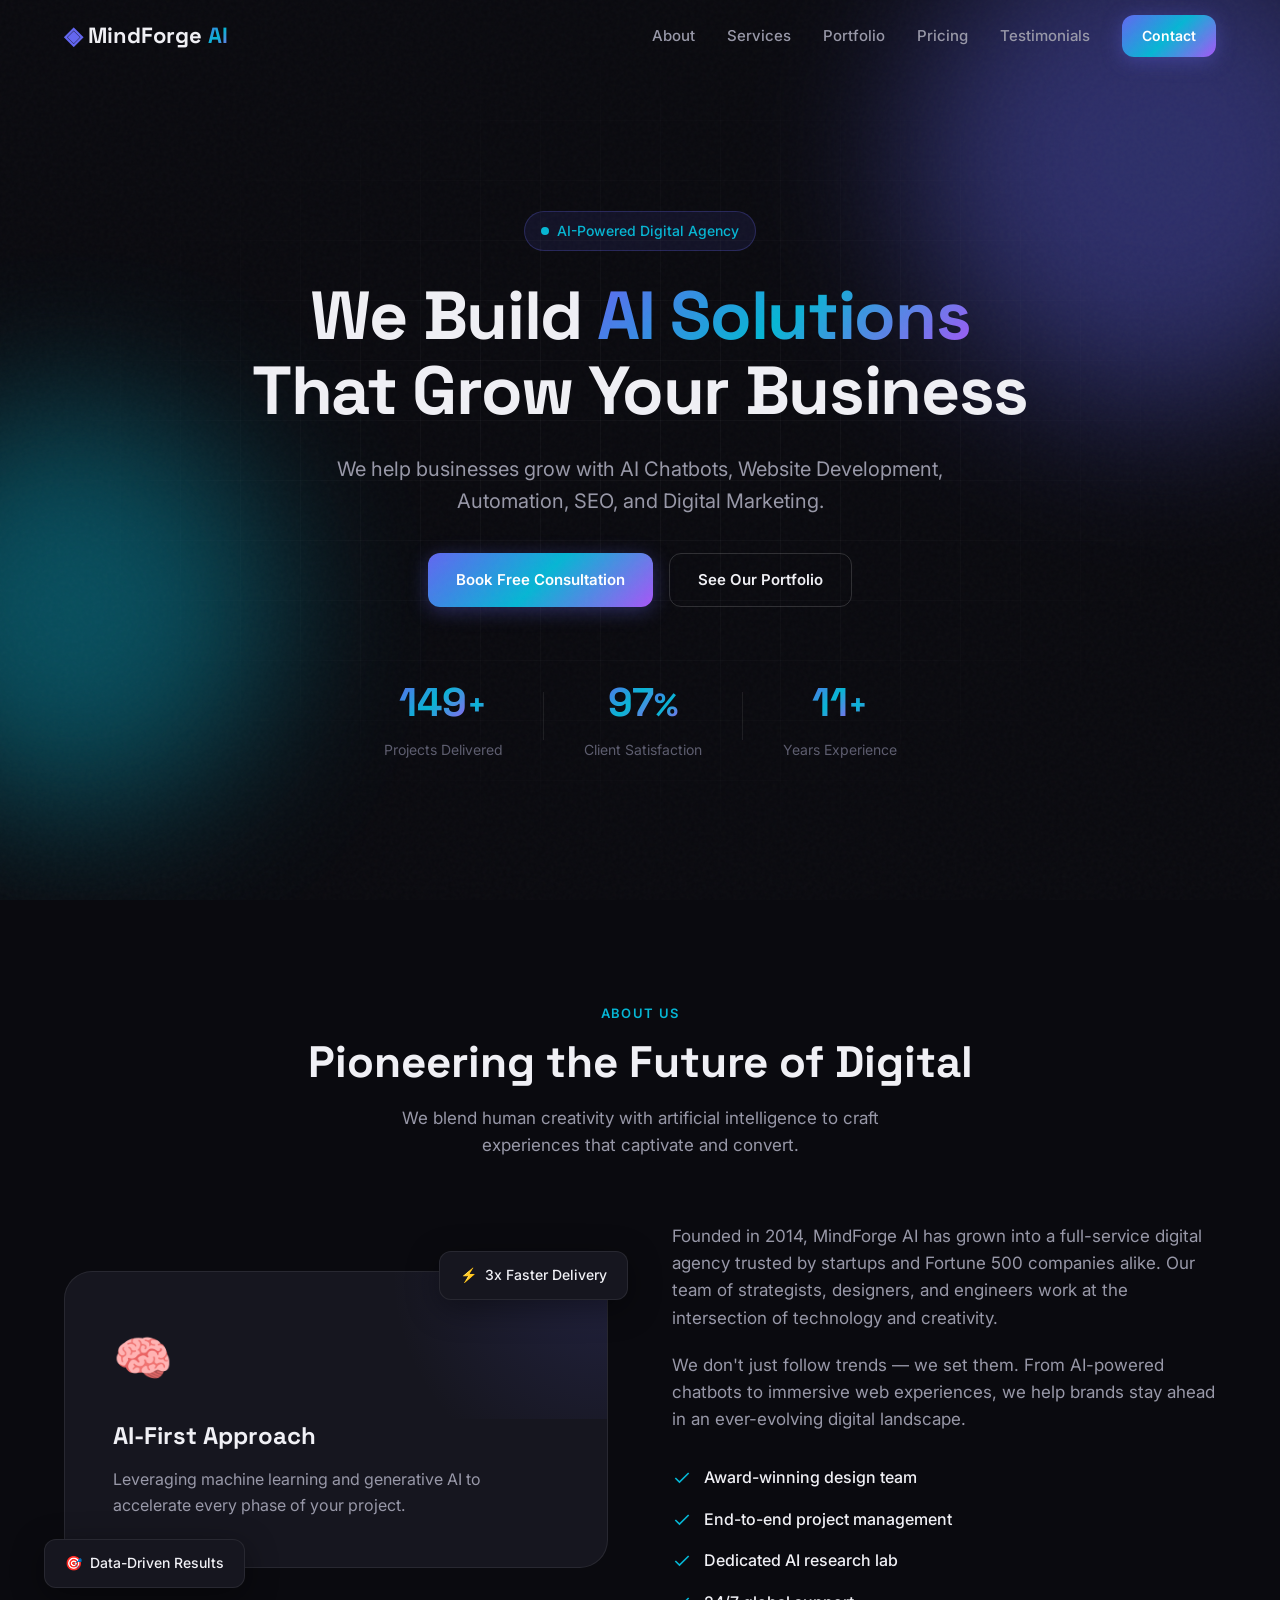
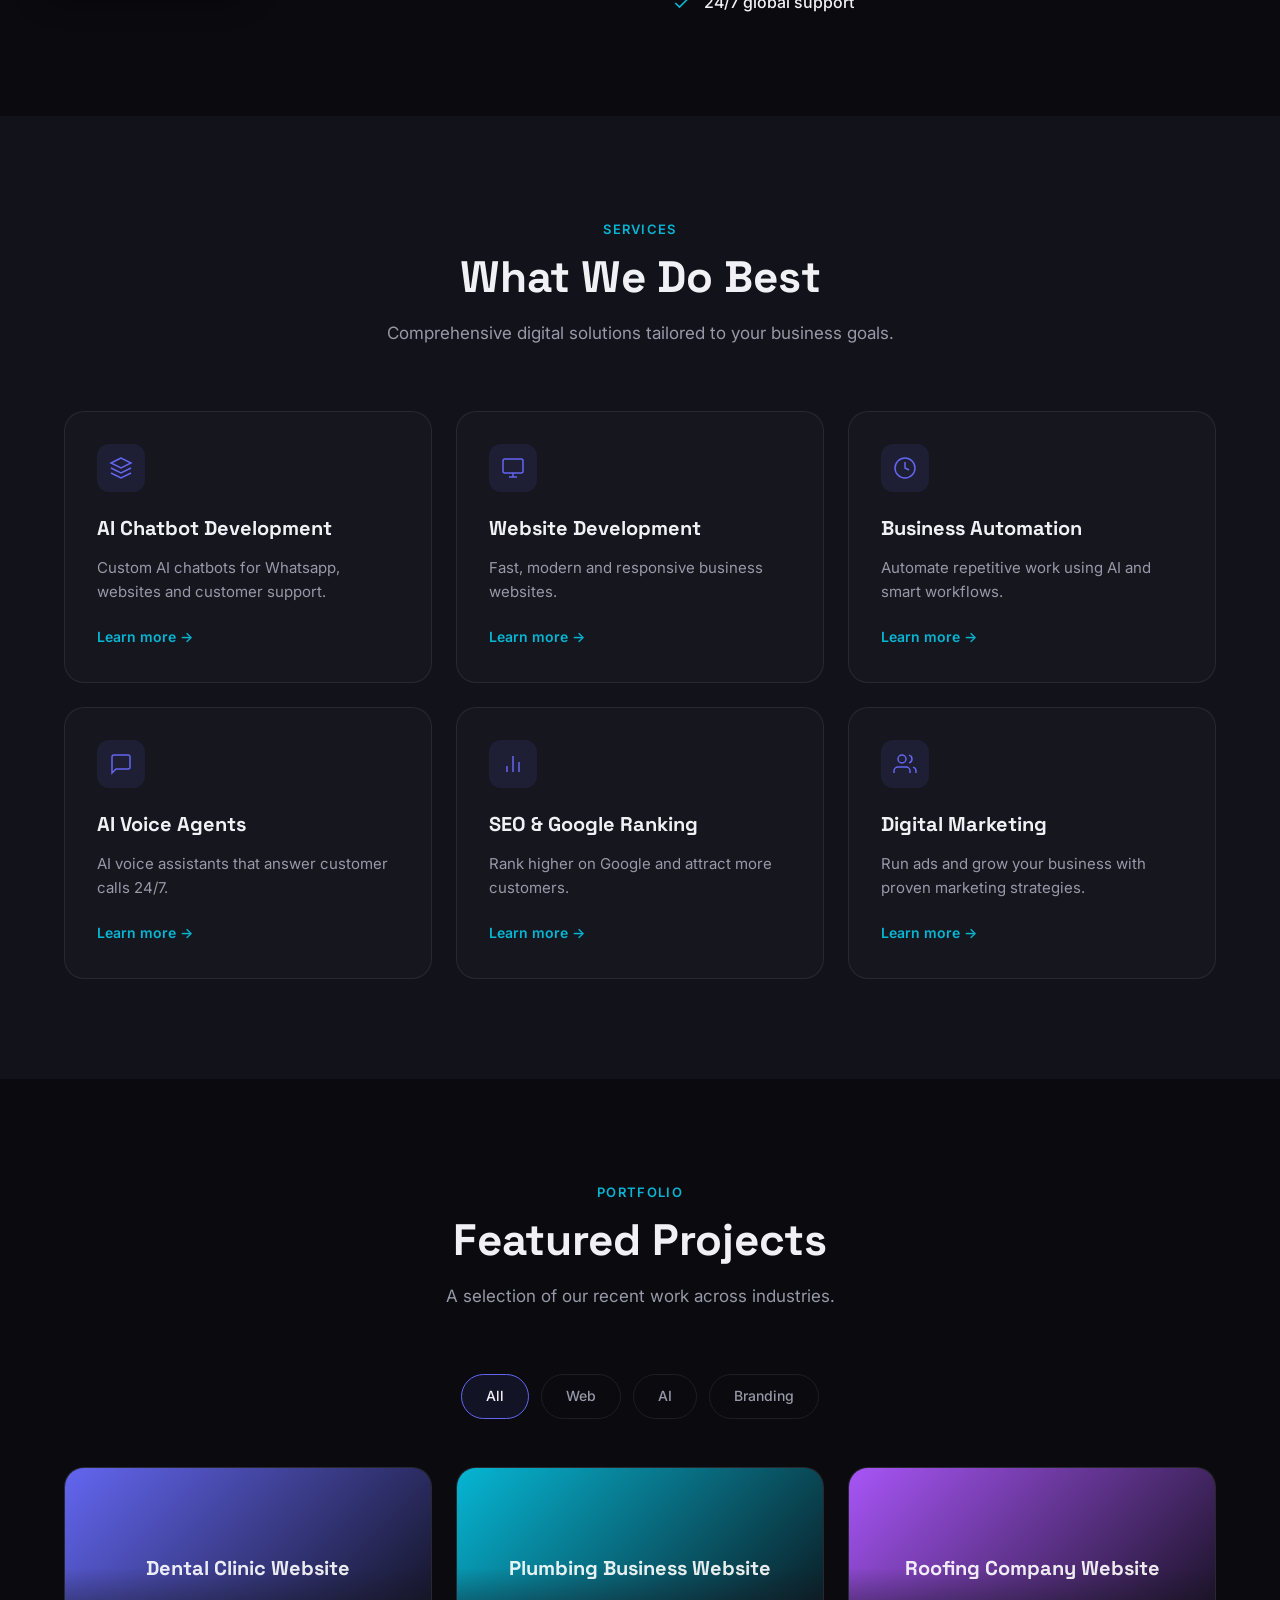
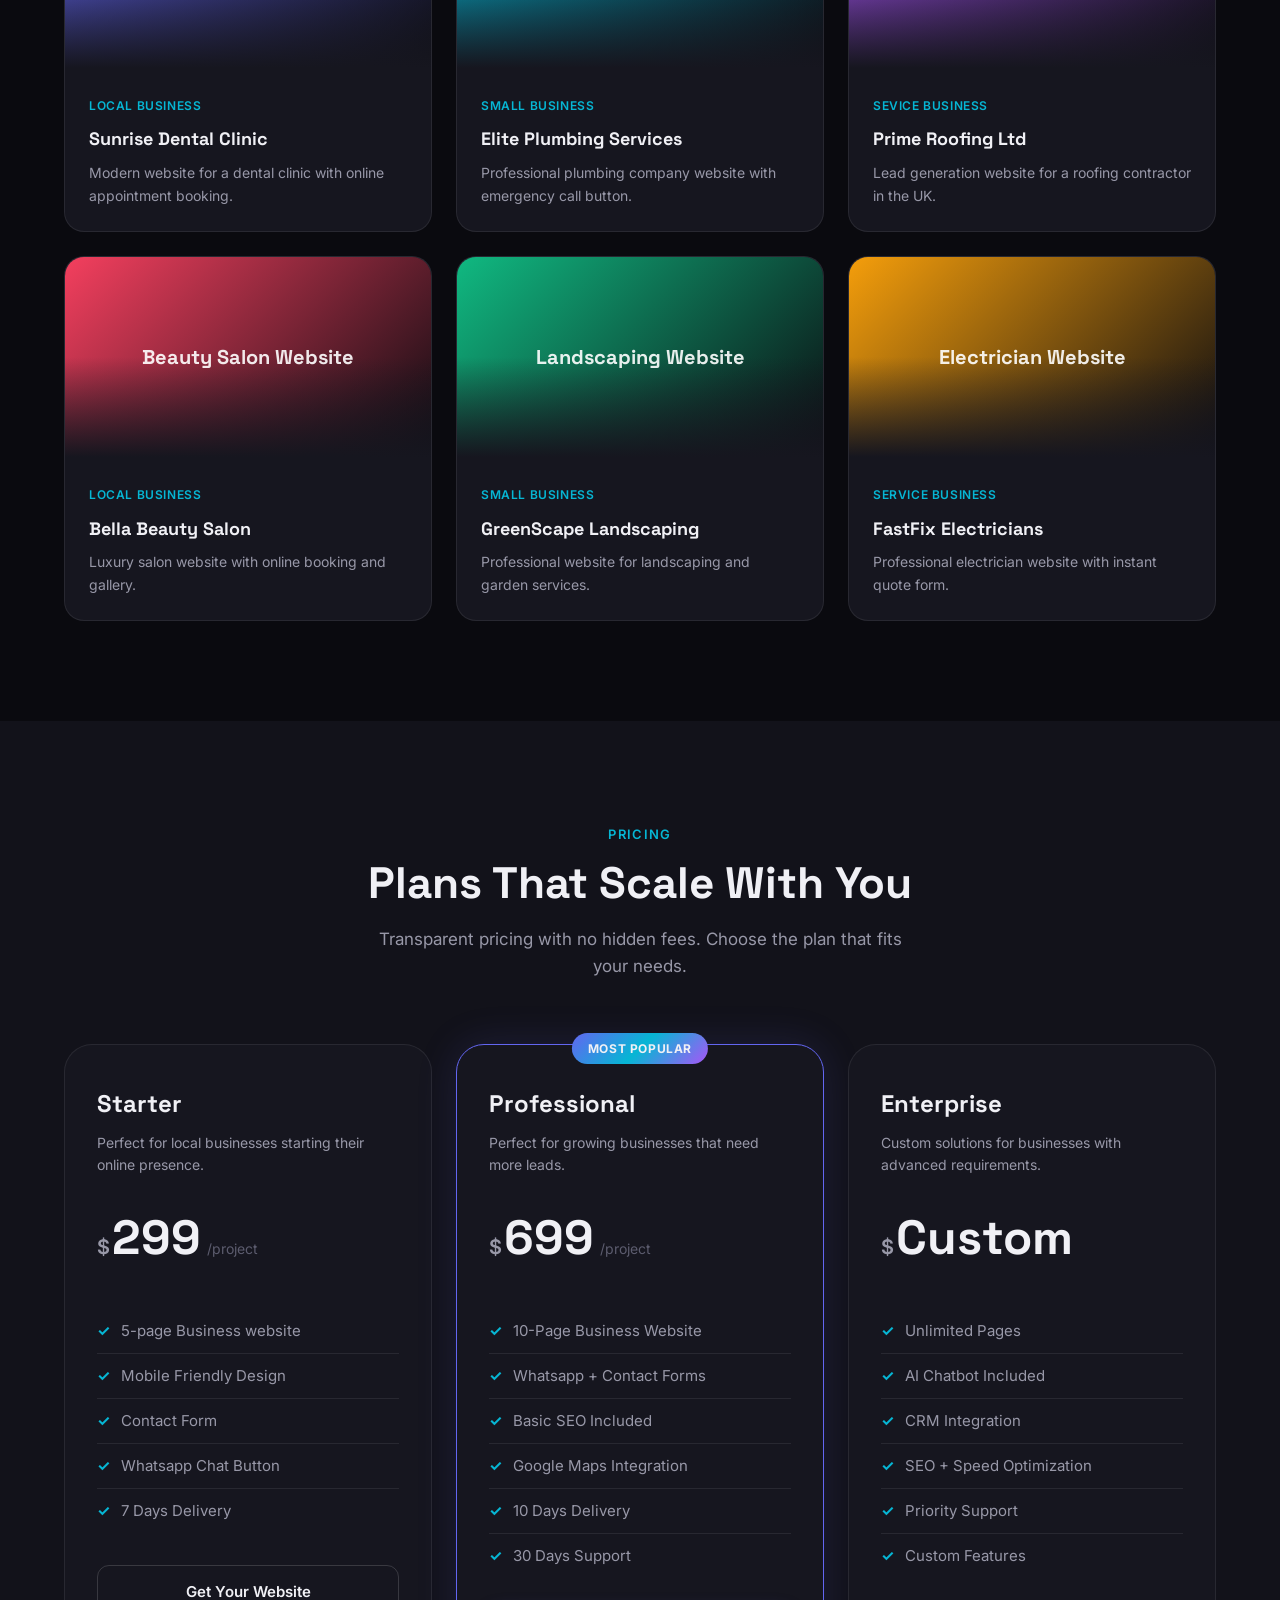
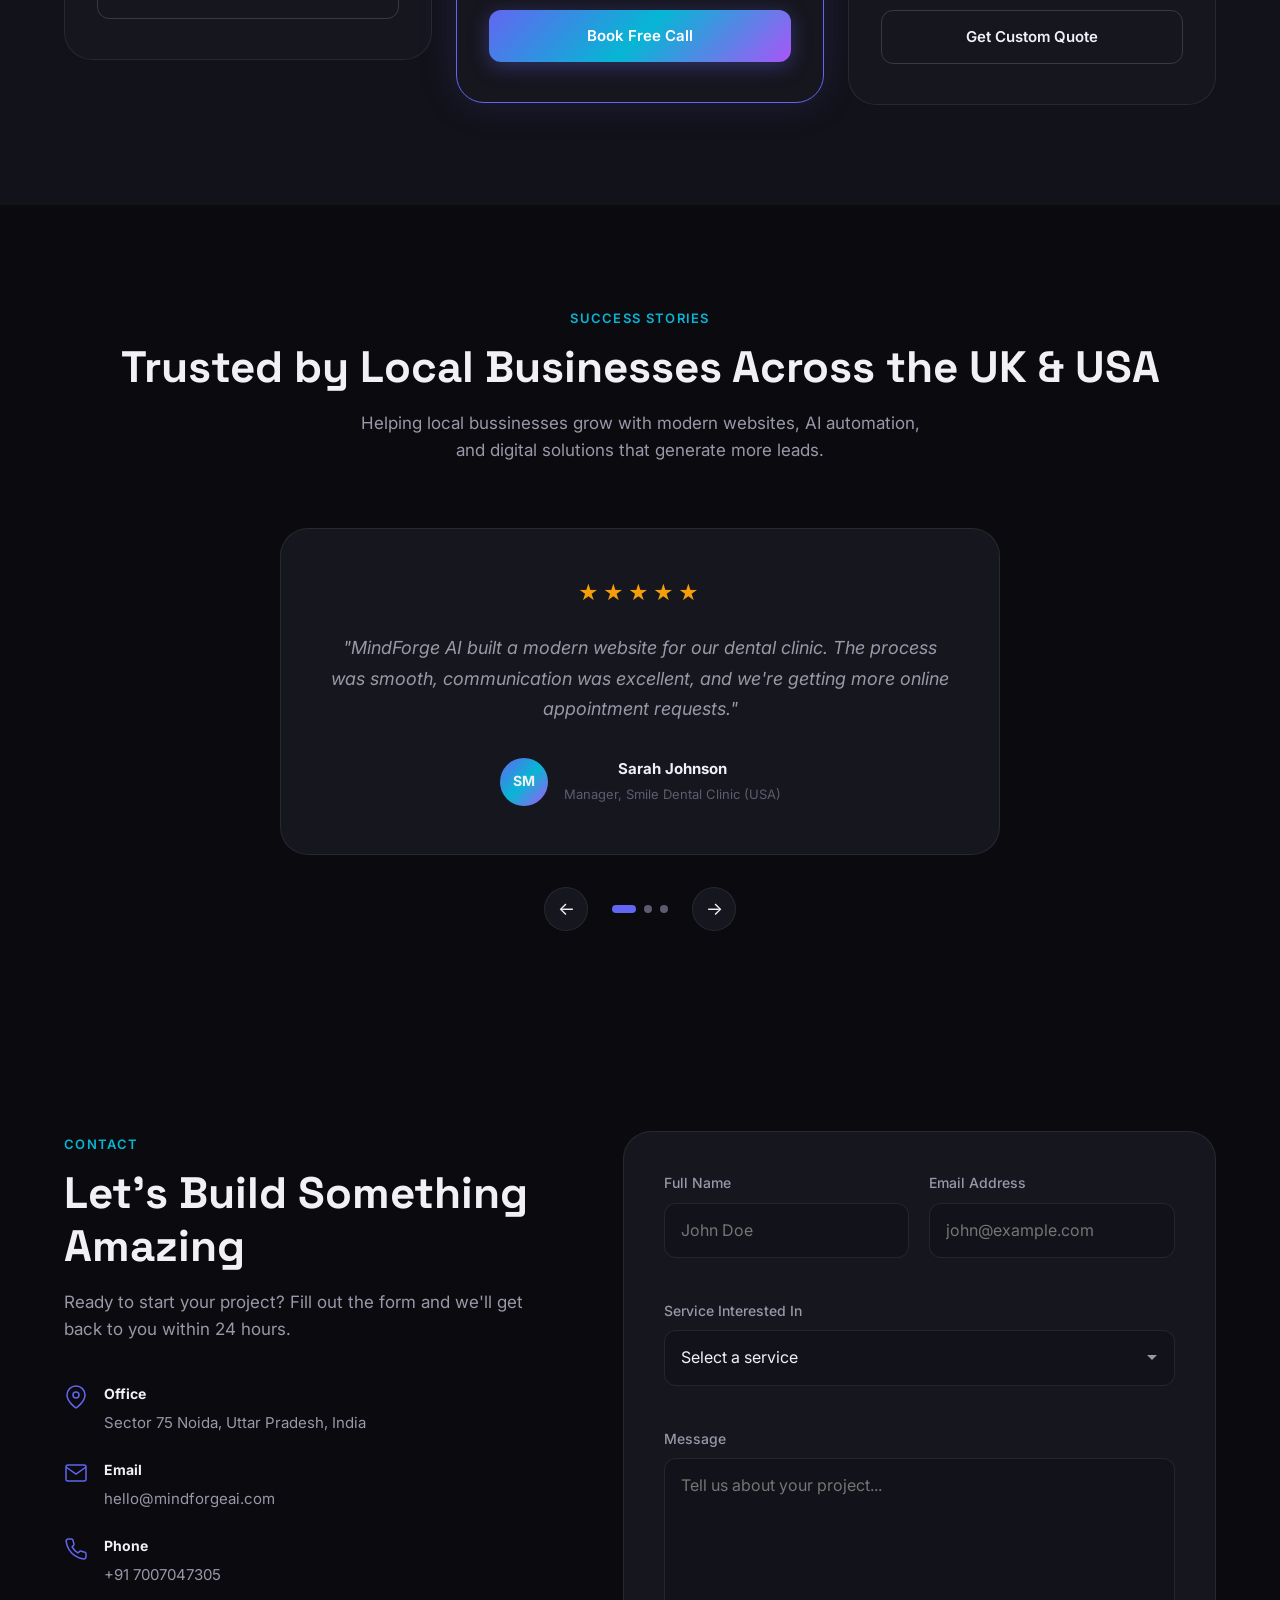
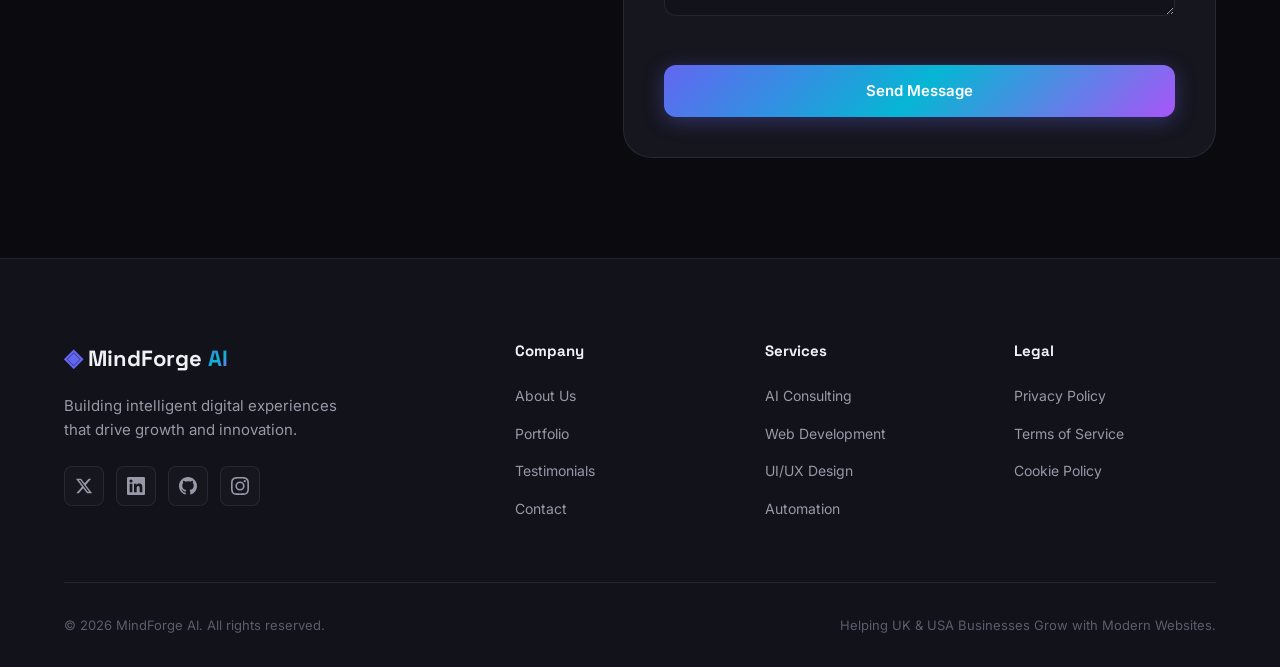
==== Websites/Digital-Agency/index.html @ cb4ee7e2 "First MindForge AI Website" ====
<!DOCTYPE html>
<html lang="en">
<head>
  <meta charset="UTF-8">
  <meta name="viewport" content="width=device-width, initial-scale=1.0">
  <meta name="description" content="MindForge AI — A modern digital agency specializing in AI-powered branding, web development, and growth strategies.">
  <title>MindForge AI | Digital Agency</title>
  <link rel="preconnect" href="https://fonts.googleapis.com">
  <link rel="preconnect" href="https://fonts.gstatic.com" crossorigin>
  <link href="https://fonts.googleapis.com/css2?family=Inter:wght@400;500;600;700;800&family=Space+Grotesk:wght@500;700&display=swap" rel="stylesheet">
  <link rel="stylesheet" href="style.css">
</head>
<body>
  <div class="noise-overlay" aria-hidden="true"></div>

  <header class="header" id="header">
    <nav class="nav container">
      <a href="#" class="logo">
        <span class="logo-icon">◈</span>
        MindForge<span class="logo-accent">AI</span>
      </a>
      <button class="nav-toggle" id="navToggle" aria-label="Toggle navigation" aria-expanded="false">
        <span></span>
        <span></span>
        <span></span>
      </button>
      <ul class="nav-links" id="navLinks">
        <li><a href="#about">About</a></li>
        <li><a href="#services">Services</a></li>
        <li><a href="#portfolio">Portfolio</a></li>
        <li><a href="#pricing">Pricing</a></li>
        <li><a href="#testimonials">Testimonials</a></li>
        <li><a href="#contact" class="btn btn-sm btn-primary">Contact</a></li>
      </ul>
    </nav>
  </header>

  <main>
    <!-- Hero -->
    <section class="hero" id="hero">
      <div class="hero-bg">
        <div class="hero-orb hero-orb-1"></div>
        <div class="hero-orb hero-orb-2"></div>
        <div class="hero-grid"></div>
      </div>
      <div class="container hero-content">
        <div class="hero-badge reveal">
          <span class="pulse-dot"></span>
          AI-Powered Digital Agency
        </div>
        <h1 class="hero-title reveal">
          We Build <span class="gradient-text">AI Solutions</span><br>
          That Grow Your Business
        </h1>
        <p class="hero-subtitle reveal">
          We help businesses grow with AI Chatbots, Website Development,
          Automation, SEO, and Digital Marketing.
        </p>
        <div class="hero-actions reveal">
          <a href="#contact" class="btn btn-primary">Book Free Consultation</a>
          <a href="#portfolio" class="btn btn-outline">See Our Portfolio</a>
        </div>
        <div class="hero-stats reveal">
          <div class="stat">
            <span class="stat-number" data-target="150">0</span><span class="stat-suffix">+</span>
            <span class="stat-label">Projects Delivered</span>
          </div>
          <div class="stat-divider"></div>
          <div class="stat">
            <span class="stat-number" data-target="98">0</span><span class="stat-suffix">%</span>
            <span class="stat-label">Client Satisfaction</span>
          </div>
          <div class="stat-divider"></div>
          <div class="stat">
            <span class="stat-number" data-target="12">0</span><span class="stat-suffix">+</span>
            <span class="stat-label">Years Experience</span>
          </div>
        </div>
      </div>
    </section>

    <!-- About -->
    <section class="section about" id="about">
      <div class="container">
        <div class="section-header reveal">
          <span class="section-tag">About Us</span>
          <h2 class="section-title">Pioneering the Future of Digital</h2>
          <p class="section-desc">We blend human creativity with artificial intelligence to craft experiences that captivate and convert.</p>
        </div>
        <div class="about-grid">
          <div class="about-visual reveal">
            <div class="about-card">
              <div class="about-card-inner">
                <div class="about-icon">🧠</div>
                <h3>AI-First Approach</h3>
                <p>Leveraging machine learning and generative AI to accelerate every phase of your project.</p>
              </div>
              <div class="about-card-glow"></div>
            </div>
            <div class="about-floating about-float-1">
              <span>⚡</span> 3x Faster Delivery
            </div>
            <div class="about-floating about-float-2">
              <span>🎯</span> Data-Driven Results
            </div>
          </div>
          <div class="about-content reveal">
            <p class="about-text">
              Founded in 2014, MindForge AI has grown into a full-service digital agency trusted by startups and Fortune 500 companies alike. Our team of strategists, designers, and engineers work at the intersection of technology and creativity.
            </p>
            <p class="about-text">
              We don't just follow trends — we set them. From AI-powered chatbots to immersive web experiences, we help brands stay ahead in an ever-evolving digital landscape.
            </p>
            <ul class="about-features">
              <li>
                <svg viewBox="0 0 24 24" fill="none" stroke="currentColor" stroke-width="2"><path d="M20 6L9 17l-5-5"/></svg>
                Award-winning design team
              </li>
              <li>
                <svg viewBox="0 0 24 24" fill="none" stroke="currentColor" stroke-width="2"><path d="M20 6L9 17l-5-5"/></svg>
                End-to-end project management
              </li>
              <li>
                <svg viewBox="0 0 24 24" fill="none" stroke="currentColor" stroke-width="2"><path d="M20 6L9 17l-5-5"/></svg>
                Dedicated AI research lab
              </li>
              <li>
                <svg viewBox="0 0 24 24" fill="none" stroke="currentColor" stroke-width="2"><path d="M20 6L9 17l-5-5"/></svg>
                24/7 global support
              </li>
            </ul>
          </div>
        </div>
      </div>
    </section>

    <!-- Services -->
    <section class="section services" id="services">
      <div class="container">
        <div class="section-header reveal">
          <span class="section-tag">Services</span>
          <h2 class="section-title">What We Do Best</h2>
          <p class="section-desc">Comprehensive digital solutions tailored to your business goals.</p>
        </div>
        <div class="services-grid">
          <article class="service-card reveal">
            <div class="service-icon">
              <svg viewBox="0 0 24 24" fill="none" stroke="currentColor" stroke-width="1.5"><path d="M12 2L2 7l10 5 10-5-10-5zM2 17l10 5 10-5M2 12l10 5 10-5"/></svg>
            </div>
            <h3>AI Chatbot Development</h3>
            <p>Custom AI chatbots for Whatsapp, websites and customer support.</p>
            <a href="#contact" class="service-link">Learn more →</a>
          </article>
          <article class="service-card reveal">
            <div class="service-icon">
              <svg viewBox="0 0 24 24" fill="none" stroke="currentColor" stroke-width="1.5"><rect x="2" y="3" width="20" height="14" rx="2"/><path d="M8 21h8M12 17v4"/></svg>
            </div>
            <h3>Website Development</h3>
            <p>Fast, modern and responsive business websites.</p>
            <a href="#contact" class="service-link">Learn more →</a>
          </article>
          <article class="service-card reveal">
            <div class="service-icon">
              <svg viewBox="0 0 24 24" fill="none" stroke="currentColor" stroke-width="1.5"><circle cx="12" cy="12" r="10"/><path d="M12 6v6l4 2"/></svg>
            </div>
            <h3>Business Automation</h3>
            <p>Automate repetitive work using AI and smart workflows.</p>
            <a href="#contact" class="service-link">Learn more →</a>
          </article>
          <article class="service-card reveal">
            <div class="service-icon">
              <svg viewBox="0 0 24 24" fill="none" stroke="currentColor" stroke-width="1.5"><path d="M21 15a2 2 0 01-2 2H7l-4 4V5a2 2 0 012-2h14a2 2 0 012 2z"/></svg>
            </div>
            <h3>AI Voice Agents</h3>
            <p>AI voice assistants that answer customer calls 24/7.</p>
            <a href="#contact" class="service-link">Learn more →</a>
          </article>
          <article class="service-card reveal">
            <div class="service-icon">
              <svg viewBox="0 0 24 24" fill="none" stroke="currentColor" stroke-width="1.5"><path d="M18 20V10M12 20V4M6 20v-6"/></svg>
            </div>
            <h3>SEO & Google Ranking</h3>
            <p>Rank higher on Google and attract more customers.</p>
            <a href="#contact" class="service-link">Learn more →</a>
          </article>
          <article class="service-card reveal">
            <div class="service-icon">
              <svg viewBox="0 0 24 24" fill="none" stroke="currentColor" stroke-width="1.5"><path d="M17 21v-2a4 4 0 00-4-4H5a4 4 0 00-4 4v2"/><circle cx="9" cy="7" r="4"/><path d="M23 21v-2a4 4 0 00-3-3.87M16 3.13a4 4 0 010 7.75"/></svg>
            </div>
            <h3>Digital Marketing</h3>
            <p>Run ads and grow your business with proven marketing strategies.</p>
            <a href="#contact" class="service-link">Learn more →</a>
          </article>
        </div>
      </div>
    </section>

    <!-- Portfolio -->
    <section class="section portfolio" id="portfolio">
      <div class="container">
        <div class="section-header reveal">
          <span class="section-tag">Portfolio</span>
          <h2 class="section-title">Featured Projects</h2>
          <p class="section-desc">A selection of our recent work across industries.</p>
        </div>
        <div class="portfolio-filters reveal">
          <button class="filter-btn active" data-filter="all">All</button>
          <button class="filter-btn" data-filter="web">Web</button>
          <button class="filter-btn" data-filter="ai">AI</button>
          <button class="filter-btn" data-filter="branding">Branding</button>
        </div>
        <div class="portfolio-grid">
          <article class="portfolio-item reveal" data-category="web">
            <div class="portfolio-image" style="--accent: #6366f1;">
              <div class="portfolio-placeholder">Dental Clinic Website</div>
            </div>
            <div class="portfolio-info">
              <span class="portfolio-tag">Local Business</span>
              <h3>Sunrise Dental Clinic</h3>
              <p>Modern website for a dental clinic with online appointment booking.</p>
            </div>
          </article>
          <article class="portfolio-item reveal" data-category="ai">
            <div class="portfolio-image" style="--accent: #06b6d4;">
              <div class="portfolio-placeholder">Plumbing Business Website</div>
            </div>
            <div class="portfolio-info">
              <span class="portfolio-tag">Small Business</span>
              <h3>Elite Plumbing Services</h3>
              <p>Professional plumbing company website with emergency call button.</p>
            </div>
          </article>
          <article class="portfolio-item reveal" data-category="branding">
            <div class="portfolio-image" style="--accent: #a855f7;">
              <div class="portfolio-placeholder">Roofing Company Website</div>
            </div>
            <div class="portfolio-info">
              <span class="portfolio-tag">Sevice Business</span>
              <h3>Prime Roofing Ltd</h3>
              <p>Lead generation website for a roofing contractor in the UK.</p>
            </div>
          </article>
          <article class="portfolio-item reveal" data-category="web">
            <div class="portfolio-image" style="--accent: #f43f5e;">
              <div class="portfolio-placeholder">Beauty Salon Website</div>
            </div>
            <div class="portfolio-info">
              <span class="portfolio-tag">Local BUsiness</span>
              <h3>Bella Beauty Salon</h3>
              <p>Luxury salon website with online booking and gallery.</p>
            </div>
          </article>
          <article class="portfolio-item reveal" data-category="ai">
            <div class="portfolio-image" style="--accent: #10b981;">
              <div class="portfolio-placeholder">Landscaping Website</div>
            </div>
            <div class="portfolio-info">
              <span class="portfolio-tag">Small Business</span>
              <h3>GreenScape Landscaping</h3>
              <p>Professional website for landscaping and garden services.</p>
            </div>
          </article>
          <article class="portfolio-item reveal" data-category="branding">
            <div class="portfolio-image" style="--accent: #f59e0b;">
              <div class="portfolio-placeholder">Electrician Website</div>
            </div>
            <div class="portfolio-info">
              <span class="portfolio-tag">Service Business</span>
              <h3>FastFix Electricians</h3>
              <p>Professional electrician website with instant quote form.</p>
            </div>
          </article>
        </div>
      </div>
    </section>

    <!-- Pricing -->
    <section class="section pricing" id="pricing">
      <div class="container">
        <div class="section-header reveal">
          <span class="section-tag">Pricing</span>
          <h2 class="section-title">Plans That Scale With You</h2>
          <p class="section-desc">Transparent pricing with no hidden fees. Choose the plan that fits your needs.</p>
        </div>
        <div class="pricing-grid">
          <article class="pricing-card reveal">
            <div class="pricing-header">
              <h3>Starter</h3>
              <p class="pricing-desc">Perfect for local businesses starting their online presence.</p>
            </div>
            <div class="pricing-price">
              <span class="price-currency">$</span>
              <span class="price-amount">299</span>
              <span class="price-period">/project</span>
            </div>
            <ul class="pricing-features">
              <li>5-page Business website</li>
              <li>Mobile Friendly Design</li>
              <li>Contact Form</li>
              <li>Whatsapp Chat Button</li>
              <li>7 Days Delivery</li>
            </ul>
            <a href="#contact" class="btn btn-outline btn-block">Get Your Website</a>
          </article>
          <article class="pricing-card pricing-featured reveal">
            <div class="pricing-badge">Most Popular</div>
            <div class="pricing-header">
              <h3>Professional</h3>
              <p class="pricing-desc">Perfect for growing businesses that need more leads.</p>
            </div>
            <div class="pricing-price">
              <span class="price-currency">$</span>
              <span class="price-amount">699</span>
              <span class="price-period">/project</span>
            </div>
            <ul class="pricing-features">
              <li>10-Page Business Website</li>
              <li>Whatsapp + Contact Forms</li>
              <li>Basic SEO Included</li>
              <li>Google Maps Integration</li>
              <li>10 Days Delivery</li>
              <li>30 Days Support</li>
            </ul>
            <a href="#contact" class="btn btn-primary btn-block">Book Free Call</a>
          </article>
          <article class="pricing-card reveal">
            <div class="pricing-header">
              <h3>Enterprise</h3>
              <p class="pricing-desc">Custom solutions for businesses with advanced requirements.</p>
            </div>
            <div class="pricing-price">
              <span class="price-currency">$</span>
              <span class="price-amount">Custom</span>
            </div>
            <ul class="pricing-features">
              <li>Unlimited Pages</li>
              <li>AI Chatbot Included</li>
              <li>CRM Integration</li>
              <li>SEO + Speed Optimization</li>
              <li>Priority Support</li>
              <li>Custom Features</li>
            </ul>
            <a href="#contact" class="btn btn-outline btn-block">Get Custom Quote</a>
          </article>
        </div>
      </div>
    </section>

    <!-- Testimonials -->
    <section class="section testimonials" id="testimonials">
      <div class="container">
        <div class="section-header reveal">
          <span class="section-tag">Success Stories</span>
          <h2 class="section-title">Trusted by Local Businesses Across the UK & USA</h2>
          <p class="section-desc">Helping local bussinesses grow with modern websites, AI automation, and digital solutions that generate more leads.</p>
        </div>
        <div class="testimonials-slider reveal">
          <div class="testimonials-track" id="testimonialsTrack">
            <article class="testimonial-card">
              <div class="testimonial-stars">★★★★★</div>
              <blockquote>
                "MindForge AI built a modern website for our dental clinic. The process was smooth, communication was excellent, and we're getting more online appointment requests."
              </blockquote>
              <div class="testimonial-author">
                <div class="author-avatar">SM</div>
                <div>
                  <strong>Sarah Johnson</strong>
                  <span>Manager, Smile Dental Clinic (USA)</span>
                </div>
              </div>
            </article>
            <article class="testimonial-card">
              <div class="testimonial-stars">★★★★★</div>
              <blockquote>
                "MindForge AI delivered exactly what we needed. Our plumbing business now has a professional website that brings in new customer enquiries every week."
              </blockquote>
              <div class="testimonial-author">
                <div class="author-avatar">JR</div>
                <div>
                  <strong>Michael Brown</strong>
                  <span>Owner, Elite Plumbing Services (UK)</span>
                </div>
              </div>
            </article>
            <article class="testimonial-card">
              <div class="testimonial-stars">★★★★★</div>
              <blockquote>
                "Professional team, fast delivery and excellent support. Highly recommended for any local business looking to grow online."
              </blockquote>
              <div class="testimonial-author">
                <div class="author-avatar">EP</div>
                <div>
                  <strong>James Walker</strong>
                  <span>Owner, Walker Roofing Ltd (UK)</span>
                </div>
              </div>
            </article>
          </div>
          <div class="testimonials-nav">
            <button class="testimonial-btn" id="prevTestimonial" aria-label="Previous testimonial">←</button>
            <div class="testimonial-dots" id="testimonialDots"></div>
            <button class="testimonial-btn" id="nextTestimonial" aria-label="Next testimonial">→</button>
          </div>
        </div>
      </div>
    </section>

    <!-- Contact -->
    <section class="section contact" id="contact">
      <div class="container">
        <div class="contact-grid">
          <div class="contact-info reveal">
            <span class="section-tag">Contact</span>
            <h2 class="section-title">Let's Build Something Amazing</h2>
            <p class="section-desc">Ready to start your project? Fill out the form and we'll get back to you within 24 hours.</p>
            <ul class="contact-details">
              <li>
                <svg viewBox="0 0 24 24" fill="none" stroke="currentColor" stroke-width="1.5"><path d="M21 10c0 7-9 13-9 13s-9-6-9-13a9 9 0 0118 0z"/><circle cx="12" cy="10" r="3"/></svg>
                <div>
                  <strong>Office</strong>
                  <span>Sector 75 Noida, Uttar Pradesh, India</span>
                </div>
              </li>
              <li>
                <svg viewBox="0 0 24 24" fill="none" stroke="currentColor" stroke-width="1.5"><path d="M4 4h16c1.1 0 2 .9 2 2v12c0 1.1-.9 2-2 2H4c-1.1 0-2-.9-2-2V6c0-1.1.9-2 2-2z"/><path d="M22 6l-10 7L2 6"/></svg>
                <div>
                  <strong>Email</strong>
                  <span>hello@mindforgeai.com</span>
                </div>
              </li>
              <li>
                <svg viewBox="0 0 24 24" fill="none" stroke="currentColor" stroke-width="1.5"><path d="M22 16.92v3a2 2 0 01-2.18 2 19.79 19.79 0 01-8.63-3.07 19.5 19.5 0 01-6-6 19.79 19.79 0 01-3.07-8.67A2 2 0 014.11 2h3a2 2 0 012 1.72c.127.96.361 1.903.7 2.81a2 2 0 01-.45 2.11L8.09 9.91a16 16 0 006 6l1.27-1.27a2 2 0 012.11-.45c.907.339 1.85.573 2.81.7A2 2 0 0122 16.92z"/></svg>
                <div>
                  <strong>Phone</strong>
                  <span>+91 7007047305</span>
                </div>
              </li>
            </ul>
          </div>
          <form class="contact-form reveal" id="contactForm" novalidate>
            <div class="form-row">
              <div class="form-group">
                <label for="name">Full Name</label>
                <input type="text" id="name" name="name" placeholder="John Doe" required>
                <span class="form-error" id="nameError"></span>
              </div>
              <div class="form-group">
                <label for="email">Email Address</label>
                <input type="email" id="email" name="email" placeholder="john@example.com" required>
                <span class="form-error" id="emailError"></span>
              </div>
            </div>
            <div class="form-group">
              <label for="service">Service Interested In</label>
              <select id="service" name="service" required>
                <option value="">Select a service</option>
                <option value="ai-strategy">AI Strategy & Consulting</option>
                <option value="web-dev">Web & App Development</option>
                <option value="design">Brand & UI/UX Design</option>
                <option value="chatbot">AI Chatbots & Automation</option>
                <option value="seo">Data Analytics & SEO</option>
                <option value="social">Social Media & Content</option>
                <option value="other">Other</option>
              </select>
              <span class="form-error" id="serviceError"></span>
            </div>
            <div class="form-group">
              <label for="message">Message</label>
              <textarea id="message" name="message" rows="5" placeholder="Tell us about your project..." required></textarea>
              <span class="form-error" id="messageError"></span>
            </div>
            <button type="submit" class="btn btn-primary btn-block">Send Message</button>
            <div class="form-success" id="formSuccess" hidden>
              ✓ Thank you! Your message has been sent successfully.
            </div>
          </form>
        </div>
      </div>
    </section>
  </main>

  <!-- Footer -->
  <footer class="footer">
    <div class="container">
      <div class="footer-grid">
        <div class="footer-brand">
          <a href="#" class="logo">
            <span class="logo-icon">◈</span>
            MindForge<span class="logo-accent">AI</span>
          </a>
          <p>Building intelligent digital experiences that drive growth and innovation.</p>
          <div class="social-links">
            <a href="#" aria-label="Twitter">
              <svg viewBox="0 0 24 24" fill="currentColor"><path d="M18.244 2.25h3.308l-7.227 8.26 8.502 11.24H16.17l-5.214-6.817L4.99 21.75H1.68l7.73-8.835L1.254 2.25H8.08l4.713 6.231zm-1.161 17.52h1.833L7.084 4.126H5.117z"/></svg>
            </a>
            <a href="#" aria-label="LinkedIn">
              <svg viewBox="0 0 24 24" fill="currentColor"><path d="M20.447 20.452h-3.554v-5.569c0-1.328-.027-3.037-1.852-3.037-1.853 0-2.136 1.445-2.136 2.939v5.667H9.351V9h3.414v1.561h.046c.477-.9 1.637-1.85 3.37-1.85 3.601 0 4.267 2.37 4.267 5.455v6.286zM5.337 7.433a2.062 2.062 0 01-2.063-2.065 2.064 2.064 0 112.063 2.065zm1.782 13.019H3.555V9h3.564v11.452zM22.225 0H1.771C.792 0 0 .774 0 1.729v20.542C0 23.227.792 24 1.771 24h20.451C23.2 24 24 23.227 24 22.271V1.729C24 .774 23.2 0 22.222 0h.003z"/></svg>
            </a>
            <a href="#" aria-label="GitHub">
              <svg viewBox="0 0 24 24" fill="currentColor"><path d="M12 0C5.374 0 0 5.373 0 12c0 5.302 3.438 9.8 8.207 11.387.599.111.793-.261.793-.577v-2.234c-3.338.726-4.033-1.416-4.033-1.416-.546-1.387-1.333-1.756-1.333-1.756-1.089-.745.083-.729.083-.729 1.205.084 1.839 1.237 1.839 1.237 1.07 1.834 2.807 1.304 3.492.997.107-.775.418-1.305.762-1.604-2.665-.305-5.467-1.334-5.467-5.931 0-1.311.469-2.381 1.236-3.221-.124-.303-.535-1.524.117-3.176 0 0 1.008-.322 3.301 1.23A11.509 11.509 0 0112 5.803c1.02.005 2.047.138 3.006.404 2.291-1.552 3.297-1.23 3.297-1.23.653 1.653.242 2.874.118 3.176.77.84 1.235 1.911 1.235 3.221 0 4.609-2.807 5.624-5.479 5.921.43.372.823 1.102.823 2.222v3.293c0 .319.192.694.801.576C20.566 21.797 24 17.3 24 12c0-6.627-5.373-12-12-12z"/></svg>
            </a>
            <a href="#" aria-label="Instagram">
              <svg viewBox="0 0 24 24" fill="currentColor"><path d="M12 2.163c3.204 0 3.584.012 4.85.07 3.252.148 4.771 1.691 4.919 4.919.058 1.265.069 1.645.069 4.849 0 3.205-.012 3.584-.069 4.849-.149 3.225-1.664 4.771-4.919 4.919-1.266.058-1.644.07-4.85.07-3.204 0-3.584-.012-4.849-.07-3.26-.149-4.771-1.699-4.919-4.92-.058-1.265-.07-1.644-.07-4.849 0-3.204.013-3.583.07-4.849.149-3.227 1.664-4.771 4.919-4.919 1.266-.057 1.645-.069 4.849-.069zM12 0C8.741 0 8.333.014 7.053.072 2.695.272.273 2.69.073 7.052.014 8.333 0 8.741 0 12c0 3.259.014 3.668.072 4.948.2 4.358 2.618 6.78 6.98 6.98C8.333 23.986 8.741 24 12 24c3.259 0 3.668-.014 4.948-.072 4.354-.2 6.782-2.618 6.979-6.98.059-1.28.073-1.689.073-4.948 0-3.259-.014-3.667-.072-4.947-.196-4.354-2.617-6.78-6.979-6.98C15.668.014 15.259 0 12 0zm0 5.838a6.162 6.162 0 100 12.324 6.162 6.162 0 000-12.324zM12 16a4 4 0 110-8 4 4 0 010 8zm6.406-11.845a1.44 1.44 0 100 2.881 1.44 1.44 0 000-2.881z"/></svg>
            </a>
          </div>
        </div>
        <div class="footer-links">
          <h4>Company</h4>
          <ul>
            <li><a href="#about">About Us</a></li>
            <li><a href="#portfolio">Portfolio</a></li>
            <li><a href="#testimonials">Testimonials</a></li>
            <li><a href="#contact">Contact</a></li>
          </ul>
        </div>
        <div class="footer-links">
          <h4>Services</h4>
          <ul>
            <li><a href="#services">AI Consulting</a></li>
            <li><a href="#services">Web Development</a>
            <li><a href="#services">UI/UX Design</a></li>
            <li><a href="#services">Automation</a></li>
          </ul>
        </div>
        <div class="footer-links">
          <h4>Legal</h4>
          <ul>
            <li><a href="#">Privacy Policy</a></li>
            <li><a href="#">Terms of Service</a></li>
            <li><a href="#">Cookie Policy</a></li>
          </ul>
        </div>
      </div>
      <div class="footer-bottom">
        <p>&copy; 2026 MindForge AI. All rights reserved.</p>
        <p>Helping UK & USA Businesses Grow with Modern Websites.</p>
      </div>
    </div>
  </footer>

  <script src="script.js"></script>
</body>
</html>
---- Websites/Digital-Agency/style.css ----
/* ===== CSS Variables ===== */
:root {
  --bg-primary: #0a0a0f;
  --bg-secondary: #12121a;
  --bg-card: #16161f;
  --bg-card-hover: #1c1c28;
  --border: rgba(255, 255, 255, 0.08);
  --border-hover: rgba(255, 255, 255, 0.15);
  --text-primary: #f0f0f5;
  --text-secondary: #9898a8;
  --text-muted: #5c5c6e;
  --accent-primary: #6366f1;
  --accent-secondary: #06b6d4;
  --accent-gradient: linear-gradient(135deg, #6366f1 0%, #06b6d4 50%, #a855f7 100%);
  --shadow-sm: 0 2px 8px rgba(0, 0, 0, 0.3);
  --shadow-md: 0 8px 32px rgba(0, 0, 0, 0.4);
  --shadow-glow: 0 0 40px rgba(99, 102, 241, 0.15);
  --radius-sm: 8px;
  --radius-md: 12px;
  --radius-lg: 20px;
  --radius-xl: 28px;
  --transition: 0.3s cubic-bezier(0.4, 0, 0.2, 1);
  --font-body: 'Inter', -apple-system, BlinkMacSystemFont, sans-serif;
  --font-display: 'Space Grotesk', 'Inter', sans-serif;
  --header-height: 72px;
}

/* ===== Reset & Base ===== */
*,
*::before,
*::after {
  margin: 0;
  padding: 0;
  box-sizing: border-box;
}

html {
  scroll-behavior: smooth;
  scroll-padding-top: var(--header-height);
}

body {
  font-family: var(--font-body);
  background: var(--bg-primary);
  color: var(--text-primary);
  line-height: 1.6;
  overflow-x: hidden;
  -webkit-font-smoothing: antialiased;
}

a {
  color: inherit;
  text-decoration: none;
}

ul {
  list-style: none;
}

img {
  max-width: 100%;
  display: block;
}

button,
input,
select,
textarea {
  font: inherit;
  color: inherit;
}

.container {
  width: 100%;
  max-width: 1200px;
  margin: 0 auto;
  padding: 0 24px;
}

.noise-overlay {
  position: fixed;
  inset: 0;
  pointer-events: none;
  z-index: 9999;
  opacity: 0.03;
  background-image: url("data:image/svg+xml,%3Csvg viewBox='0 0 256 256' xmlns='http://www.w3.org/2000/svg'%3E%3Cfilter id='noise'%3E%3CfeTurbulence type='fractalNoise' baseFrequency='0.9' numOctaves='4' stitchTiles='stitch'/%3E%3C/filter%3E%3Crect width='100%25' height='100%25' filter='url(%23noise)'/%3E%3C/svg%3E");
}

/* ===== Typography ===== */
.gradient-text {
  background: var(--accent-gradient);
  -webkit-background-clip: text;
  -webkit-text-fill-color: transparent;
  background-clip: text;
}

.section-tag {
  display: inline-block;
  font-size: 0.8125rem;
  font-weight: 600;
  text-transform: uppercase;
  letter-spacing: 0.1em;
  color: var(--accent-secondary);
  margin-bottom: 12px;
}

.section-title {
  font-family: var(--font-display);
  font-size: clamp(2rem, 4vw, 2.75rem);
  font-weight: 700;
  line-height: 1.2;
  margin-bottom: 16px;
}

.section-desc {
  font-size: 1.0625rem;
  color: var(--text-secondary);
  max-width: 560px;
}

.section-header {
  text-align: center;
  margin-bottom: 64px;
}

.section-header .section-desc {
  margin: 0 auto;
}

.section {
  padding: 100px 0;
  position: relative;
}

/* ===== Buttons ===== */
.btn {
  display: inline-flex;
  align-items: center;
  justify-content: center;
  gap: 8px;
  padding: 14px 28px;
  font-size: 0.9375rem;
  font-weight: 600;
  border-radius: var(--radius-md);
  border: none;
  cursor: pointer;
  transition: all var(--transition);
  white-space: nowrap;
}

.btn-sm {
  padding: 10px 20px;
  font-size: 0.875rem;
}

.btn-primary {
  background: var(--accent-gradient);
  color: #fff;
  box-shadow: 0 4px 20px rgba(99, 102, 241, 0.35);
}

.btn-primary:hover {
  transform: translateY(-2px);
  box-shadow: 0 8px 30px rgba(99, 102, 241, 0.45);
}

.btn-outline {
  background: transparent;
  color: var(--text-primary);
  border: 1px solid var(--border-hover);
}

.btn-outline:hover {
  background: rgba(255, 255, 255, 0.05);
  border-color: var(--accent-primary);
}

.btn-block {
  width: 100%;
}

/* ===== Header ===== */
.header {
  position: fixed;
  top: 0;
  left: 0;
  right: 0;
  z-index: 1000;
  height: var(--header-height);
  transition: background var(--transition), box-shadow var(--transition);
}

.header.scrolled {
  background: rgba(10, 10, 15, 0.85);
  backdrop-filter: blur(20px);
  -webkit-backdrop-filter: blur(20px);
  border-bottom: 1px solid var(--border);
}

.nav {
  display: flex;
  align-items: center;
  justify-content: space-between;
  height: 100%;
}

.logo {
  display: flex;
  align-items: center;
  gap: 6px;
  font-family: var(--font-display);
  font-size: 1.375rem;
  font-weight: 700;
}

.logo-icon {
  color: var(--accent-primary);
  font-size: 1.5rem;
}

.logo-accent {
  background: var(--accent-gradient);
  -webkit-background-clip: text;
  -webkit-text-fill-color: transparent;
  background-clip: text;
}

.nav-links {
  display: flex;
  align-items: center;
  gap: 32px;
}

.nav-links a:not(.btn) {
  font-size: 0.9375rem;
  font-weight: 500;
  color: var(--text-secondary);
  transition: color var(--transition);
  position: relative;
}

.nav-links a:not(.btn)::after {
  content: '';
  position: absolute;
  bottom: -4px;
  left: 0;
  width: 0;
  height: 2px;
  background: var(--accent-gradient);
  transition: width var(--transition);
}

.nav-links a:not(.btn):hover {
  color: var(--text-primary);
}

.nav-links a:not(.btn):hover::after {
  width: 100%;
}

.nav-toggle {
  display: none;
  flex-direction: column;
  gap: 5px;
  background: none;
  border: none;
  cursor: pointer;
  padding: 4px;
}

.nav-toggle span {
  display: block;
  width: 24px;
  height: 2px;
  background: var(--text-primary);
  transition: all var(--transition);
  border-radius: 2px;
}

.nav-toggle.active span:nth-child(1) {
  transform: rotate(45deg) translate(5px, 5px);
}

.nav-toggle.active span:nth-child(2) {
  opacity: 0;
}

.nav-toggle.active span:nth-child(3) {
  transform: rotate(-45deg) translate(5px, -5px);
}

/* ===== Hero ===== */
.hero {
  min-height: 100vh;
  display: flex;
  align-items: center;
  position: relative;
  padding-top: var(--header-height);
  overflow: hidden;
}

.hero-bg {
  position: absolute;
  inset: 0;
  z-index: 0;
}

.hero-orb {
  position: absolute;
  border-radius: 50%;
  filter: blur(80px);
  opacity: 0.4;
  animation: float 8s ease-in-out infinite;
}

.hero-orb-1 {
  width: 500px;
  height: 500px;
  background: var(--accent-primary);
  top: -10%;
  right: -10%;
}

.hero-orb-2 {
  width: 400px;
  height: 400px;
  background: var(--accent-secondary);
  bottom: 10%;
  left: -10%;
  animation-delay: -4s;
}

.hero-grid {
  position: absolute;
  inset: 0;
  background-image:
    linear-gradient(rgba(255, 255, 255, 0.03) 1px, transparent 1px),
    linear-gradient(90deg, rgba(255, 255, 255, 0.03) 1px, transparent 1px);
  background-size: 60px 60px;
  mask-image: radial-gradient(ellipse at center, black 20%, transparent 70%);
}

.hero-content {
  position: relative;
  z-index: 1;
  text-align: center;
  max-width: 860px;
}

.hero-badge {
  display: inline-flex;
  align-items: center;
  gap: 8px;
  padding: 8px 16px;
  background: rgba(99, 102, 241, 0.1);
  border: 1px solid rgba(99, 102, 241, 0.25);
  border-radius: 100px;
  font-size: 0.875rem;
  font-weight: 500;
  color: var(--accent-secondary);
  margin-bottom: 28px;
}

.pulse-dot {
  width: 8px;
  height: 8px;
  background: var(--accent-secondary);
  border-radius: 50%;
  animation: pulse 2s ease-in-out infinite;
}

.hero-title {
  font-family: var(--font-display);
  font-size: clamp(2.5rem, 6vw, 4.25rem);
  font-weight: 700;
  line-height: 1.1;
  margin-bottom: 24px;
  letter-spacing: -0.02em;
}

.hero-subtitle {
  font-size: clamp(1rem, 2vw, 1.25rem);
  color: var(--text-secondary);
  max-width: 620px;
  margin: 0 auto 36px;
}

.hero-actions {
  display: flex;
  gap: 16px;
  justify-content: center;
  flex-wrap: wrap;
  margin-bottom: 64px;
}

.hero-stats {
  display: flex;
  align-items: center;
  justify-content: center;
  gap: 40px;
  flex-wrap: wrap;
}

.stat {
  text-align: center;
}

.stat-number {
  font-family: var(--font-display);
  font-size: 2.5rem;
  font-weight: 700;
  background: var(--accent-gradient);
  -webkit-background-clip: text;
  -webkit-text-fill-color: transparent;
  background-clip: text;
}

.stat-suffix {
  font-family: var(--font-display);
  font-size: 2rem;
  font-weight: 700;
  background: var(--accent-gradient);
  -webkit-background-clip: text;
  -webkit-text-fill-color: transparent;
  background-clip: text;
}

.stat-label {
  display: block;
  font-size: 0.875rem;
  color: var(--text-muted);
  margin-top: 4px;
}

.stat-divider {
  width: 1px;
  height: 48px;
  background: var(--border);
}

/* ===== About ===== */
.about-grid {
  display: grid;
  grid-template-columns: 1fr 1fr;
  gap: 64px;
  align-items: center;
}

.about-visual {
  position: relative;
}

.about-card {
  position: relative;
  background: var(--bg-card);
  border: 1px solid var(--border);
  border-radius: var(--radius-xl);
  padding: 48px;
  overflow: hidden;
}

.about-card-inner {
  position: relative;
  z-index: 1;
}

.about-card-glow {
  position: absolute;
  top: -50%;
  right: -50%;
  width: 100%;
  height: 100%;
  background: radial-gradient(circle, rgba(99, 102, 241, 0.15) 0%, transparent 70%);
  pointer-events: none;
}

.about-icon {
  font-size: 3rem;
  margin-bottom: 20px;
}

.about-card h3 {
  font-family: var(--font-display);
  font-size: 1.5rem;
  margin-bottom: 12px;
}

.about-card p {
  color: var(--text-secondary);
}

.about-floating {
  position: absolute;
  display: flex;
  align-items: center;
  gap: 8px;
  padding: 12px 20px;
  background: var(--bg-card);
  border: 1px solid var(--border);
  border-radius: var(--radius-md);
  font-size: 0.875rem;
  font-weight: 500;
  box-shadow: var(--shadow-md);
  animation: float 6s ease-in-out infinite;
}

.about-float-1 {
  top: -20px;
  right: -20px;
}

.about-float-2 {
  bottom: -20px;
  left: -20px;
  animation-delay: -3s;
}

.about-text {
  color: var(--text-secondary);
  margin-bottom: 20px;
  font-size: 1.0625rem;
}

.about-features {
  display: flex;
  flex-direction: column;
  gap: 16px;
  margin-top: 32px;
}

.about-features li {
  display: flex;
  align-items: center;
  gap: 12px;
  font-weight: 500;
}

.about-features svg {
  width: 20px;
  height: 20px;
  color: var(--accent-secondary);
  flex-shrink: 0;
}

/* ===== Services ===== */
.services {
  background: var(--bg-secondary);
}

.services-grid {
  display: grid;
  grid-template-columns: repeat(3, 1fr);
  gap: 24px;
}

.service-card {
  background: var(--bg-card);
  border: 1px solid var(--border);
  border-radius: var(--radius-lg);
  padding: 32px;
  transition: all var(--transition);
  position: relative;
  overflow: hidden;
}

.service-card::before {
  content: '';
  position: absolute;
  top: 0;
  left: 0;
  right: 0;
  height: 2px;
  background: var(--accent-gradient);
  transform: scaleX(0);
  transition: transform var(--transition);
}

.service-card:hover {
  transform: translateY(-4px);
  border-color: var(--border-hover);
  box-shadow: var(--shadow-glow);
}

.service-card:hover::before {
  transform: scaleX(1);
}

.service-icon {
  width: 48px;
  height: 48px;
  display: flex;
  align-items: center;
  justify-content: center;
  background: rgba(99, 102, 241, 0.1);
  border-radius: var(--radius-md);
  margin-bottom: 20px;
}

.service-icon svg {
  width: 24px;
  height: 24px;
  color: var(--accent-primary);
}

.service-card h3 {
  font-family: var(--font-display);
  font-size: 1.25rem;
  margin-bottom: 12px;
}

.service-card p {
  color: var(--text-secondary);
  font-size: 0.9375rem;
  margin-bottom: 20px;
}

.service-link {
  font-size: 0.875rem;
  font-weight: 600;
  color: var(--accent-secondary);
  transition: color var(--transition);
}

.service-link:hover {
  color: var(--accent-primary);
}

/* ===== Portfolio ===== */
.portfolio-filters {
  display: flex;
  justify-content: center;
  gap: 12px;
  margin-bottom: 48px;
  flex-wrap: wrap;
}

.filter-btn {
  padding: 10px 24px;
  background: transparent;
  border: 1px solid var(--border);
  border-radius: 100px;
  font-size: 0.875rem;
  font-weight: 500;
  color: var(--text-secondary);
  cursor: pointer;
  transition: all var(--transition);
}

.filter-btn:hover,
.filter-btn.active {
  background: rgba(99, 102, 241, 0.1);
  border-color: var(--accent-primary);
  color: var(--text-primary);
}

.portfolio-grid {
  display: grid;
  grid-template-columns: repeat(3, 1fr);
  gap: 24px;
}

.portfolio-item {
  background: var(--bg-card);
  border: 1px solid var(--border);
  border-radius: var(--radius-lg);
  overflow: hidden;
  transition: all var(--transition);
}

.portfolio-item.hidden {
  display: none;
}

.portfolio-item:hover {
  transform: translateY(-4px);
  box-shadow: var(--shadow-glow);
  border-color: var(--border-hover);
}

.portfolio-image {
  height: 200px;
  background: linear-gradient(135deg, var(--accent, #6366f1) 0%, rgba(10, 10, 15, 0.9) 100%);
  display: flex;
  align-items: center;
  justify-content: center;
  position: relative;
  overflow: hidden;
}

.portfolio-image::after {
  content: '';
  position: absolute;
  inset: 0;
  background: linear-gradient(to top, var(--bg-card) 0%, transparent 50%);
}

.portfolio-placeholder {
  font-family: var(--font-display);
  font-size: 1.25rem;
  font-weight: 700;
  color: rgba(255, 255, 255, 0.9);
  z-index: 1;
}

.portfolio-info {
  padding: 24px;
}

.portfolio-tag {
  font-size: 0.75rem;
  font-weight: 600;
  text-transform: uppercase;
  letter-spacing: 0.05em;
  color: var(--accent-secondary);
}

.portfolio-info h3 {
  font-family: var(--font-display);
  font-size: 1.125rem;
  margin: 8px 0;
}

.portfolio-info p {
  font-size: 0.875rem;
  color: var(--text-secondary);
}

/* ===== Pricing ===== */
.pricing {
  background: var(--bg-secondary);
}

.pricing-grid {
  display: grid;
  grid-template-columns: repeat(3, 1fr);
  gap: 24px;
  align-items: start;
}

.pricing-card {
  background: var(--bg-card);
  border: 1px solid var(--border);
  border-radius: var(--radius-xl);
  padding: 40px 32px;
  position: relative;
  transition: all var(--transition);
}

.pricing-card:hover {
  border-color: var(--border-hover);
}

.pricing-featured {
  border-color: var(--accent-primary);
  box-shadow: var(--shadow-glow);
  transform: scale(1.03);
}

.pricing-badge {
  position: absolute;
  top: -12px;
  left: 50%;
  transform: translateX(-50%);
  padding: 6px 16px;
  background: var(--accent-gradient);
  border-radius: 100px;
  font-size: 0.75rem;
  font-weight: 700;
  text-transform: uppercase;
  letter-spacing: 0.05em;
  white-space: nowrap;
}

.pricing-header h3 {
  font-family: var(--font-display);
  font-size: 1.5rem;
  margin-bottom: 8px;
}

.pricing-desc {
  font-size: 0.875rem;
  color: var(--text-secondary);
  margin-bottom: 24px;
}

.pricing-price {
  margin-bottom: 32px;
  display: flex;
  align-items: baseline;
  gap: 2px;
}

.price-currency {
  font-size: 1.25rem;
  font-weight: 600;
  color: var(--text-secondary);
}

.price-amount {
  font-family: var(--font-display);
  font-size: 3rem;
  font-weight: 700;
}

.price-period {
  font-size: 0.875rem;
  color: var(--text-muted);
  margin-left: 4px;
}

.pricing-features {
  margin-bottom: 32px;
}

.pricing-features li {
  padding: 10px 0;
  font-size: 0.9375rem;
  color: var(--text-secondary);
  border-bottom: 1px solid var(--border);
  position: relative;
  padding-left: 24px;
}

.pricing-features li::before {
  content: '✓';
  position: absolute;
  left: 0;
  color: var(--accent-secondary);
  font-weight: 700;
}

.pricing-features li:last-child {
  border-bottom: none;
}

/* ===== Testimonials ===== */
.testimonials-slider {
  max-width: 720px;
  margin: 0 auto;
  overflow: hidden;
}

.testimonials-track {
  display: flex;
  transition: transform 0.5s cubic-bezier(0.4, 0, 0.2, 1);
}

.testimonial-card {
  min-width: 100%;
  background: var(--bg-card);
  border: 1px solid var(--border);
  border-radius: var(--radius-xl);
  padding: 48px;
  text-align: center;
}

.testimonial-stars {
  color: #f59e0b;
  font-size: 1.25rem;
  letter-spacing: 4px;
  margin-bottom: 24px;
}

.testimonial-card blockquote {
  font-size: 1.125rem;
  line-height: 1.7;
  color: var(--text-secondary);
  font-style: italic;
  margin-bottom: 32px;
}

.testimonial-author {
  display: flex;
  align-items: center;
  justify-content: center;
  gap: 16px;
}

.author-avatar {
  width: 48px;
  height: 48px;
  background: var(--accent-gradient);
  border-radius: 50%;
  display: flex;
  align-items: center;
  justify-content: center;
  font-weight: 700;
  font-size: 0.875rem;
}

.testimonial-author strong {
  display: block;
  font-size: 0.9375rem;
}

.testimonial-author span {
  font-size: 0.8125rem;
  color: var(--text-muted);
}

.testimonials-nav {
  display: flex;
  align-items: center;
  justify-content: center;
  gap: 24px;
  margin-top: 32px;
}

.testimonial-btn {
  width: 44px;
  height: 44px;
  display: flex;
  align-items: center;
  justify-content: center;
  background: var(--bg-card);
  border: 1px solid var(--border);
  border-radius: 50%;
  cursor: pointer;
  transition: all var(--transition);
  font-size: 1.125rem;
}

.testimonial-btn:hover {
  border-color: var(--accent-primary);
  background: rgba(99, 102, 241, 0.1);
}

.testimonial-dots {
  display: flex;
  gap: 8px;
}

.testimonial-dot {
  width: 8px;
  height: 8px;
  border-radius: 50%;
  background: var(--text-muted);
  border: none;
  cursor: pointer;
  transition: all var(--transition);
  padding: 0;
}

.testimonial-dot.active {
  background: var(--accent-primary);
  width: 24px;
  border-radius: 4px;
}

/* ===== Contact ===== */
.contact-grid {
  display: grid;
  grid-template-columns: 1fr 1.2fr;
  gap: 64px;
  align-items: start;
}

.contact-info .section-title,
.contact-info .section-desc {
  text-align: left;
}

.contact-details {
  margin-top: 40px;
  display: flex;
  flex-direction: column;
  gap: 24px;
}

.contact-details li {
  display: flex;
  gap: 16px;
  align-items: flex-start;
}

.contact-details svg {
  width: 24px;
  height: 24px;
  color: var(--accent-primary);
  flex-shrink: 0;
  margin-top: 2px;
}

.contact-details strong {
  display: block;
  font-size: 0.875rem;
  margin-bottom: 4px;
}

.contact-details span {
  font-size: 0.9375rem;
  color: var(--text-secondary);
}

.contact-form {
  background: var(--bg-card);
  border: 1px solid var(--border);
  border-radius: var(--radius-xl);
  padding: 40px;
}

.form-row {
  display: grid;
  grid-template-columns: 1fr 1fr;
  gap: 20px;
}

.form-group {
  margin-bottom: 20px;
}

.form-group label {
  display: block;
  font-size: 0.875rem;
  font-weight: 500;
  margin-bottom: 8px;
  color: var(--text-secondary);
}

.form-group input,
.form-group select,
.form-group textarea {
  width: 100%;
  padding: 14px 16px;
  background: var(--bg-secondary);
  border: 1px solid var(--border);
  border-radius: var(--radius-md);
  transition: all var(--transition);
  outline: none;
}

.form-group input:focus,
.form-group select:focus,
.form-group textarea:focus {
  border-color: var(--accent-primary);
  box-shadow: 0 0 0 3px rgba(99, 102, 241, 0.15);
}

.form-group input.error,
.form-group select.error,
.form-group textarea.error {
  border-color: #f43f5e;
}

.form-error {
  display: block;
  font-size: 0.8125rem;
  color: #f43f5e;
  margin-top: 6px;
  min-height: 1.2em;
}

.form-success {
  margin-top: 16px;
  padding: 14px;
  background: rgba(16, 185, 129, 0.1);
  border: 1px solid rgba(16, 185, 129, 0.3);
  border-radius: var(--radius-md);
  color: #10b981;
  font-size: 0.9375rem;
  text-align: center;
}

.form-group textarea {
  resize: vertical;
  min-height: 120px;
}

.form-group select {
  cursor: pointer;
  appearance: none;
  background-image: url("data:image/svg+xml,%3Csvg xmlns='http://www.w3.org/2000/svg' width='12' height='12' viewBox='0 0 12 12'%3E%3Cpath fill='%239898a8' d='M6 8L1 3h10z'/%3E%3C/svg%3E");
  background-repeat: no-repeat;
  background-position: right 16px center;
}

/* ===== Footer ===== */
.footer {
  background: var(--bg-secondary);
  border-top: 1px solid var(--border);
  padding: 80px 0 32px;
}

.footer-grid {
  display: grid;
  grid-template-columns: 2fr 1fr 1fr 1fr;
  gap: 48px;
  margin-bottom: 48px;
}

.footer-brand p {
  color: var(--text-secondary);
  font-size: 0.9375rem;
  margin: 16px 0 24px;
  max-width: 280px;
}

.social-links {
  display: flex;
  gap: 12px;
}

.social-links a {
  width: 40px;
  height: 40px;
  display: flex;
  align-items: center;
  justify-content: center;
  background: var(--bg-card);
  border: 1px solid var(--border);
  border-radius: var(--radius-sm);
  transition: all var(--transition);
}

.social-links a svg {
  width: 18px;
  height: 18px;
  color: var(--text-secondary);
  transition: color var(--transition);
}

.social-links a:hover {
  border-color: var(--accent-primary);
  background: rgba(99, 102, 241, 0.1);
}

.social-links a:hover svg {
  color: var(--accent-primary);
}

.footer-links h4 {
  font-family: var(--font-display);
  font-size: 0.9375rem;
  margin-bottom: 20px;
}

.footer-links li {
  margin-bottom: 12px;
}

.footer-links a {
  font-size: 0.875rem;
  color: var(--text-secondary);
  transition: color var(--transition);
}

.footer-links a:hover {
  color: var(--text-primary);
}

.footer-bottom {
  display: flex;
  justify-content: space-between;
  align-items: center;
  padding-top: 32px;
  border-top: 1px solid var(--border);
  font-size: 0.8125rem;
  color: var(--text-muted);
}

/* ===== Animations ===== */
@keyframes float {
  0%, 100% { transform: translateY(0); }
  50% { transform: translateY(-20px); }
}

@keyframes pulse {
  0%, 100% { opacity: 1; transform: scale(1); }
  50% { opacity: 0.5; transform: scale(1.2); }
}

.reveal {
  opacity: 0;
  transform: translateY(30px);
  transition: opacity 0.7s cubic-bezier(0.4, 0, 0.2, 1),
              transform 0.7s cubic-bezier(0.4, 0, 0.2, 1);
}

.reveal.visible {
  opacity: 1;
  transform: translateY(0);
}

.reveal-delay-1 { transition-delay: 0.1s; }
.reveal-delay-2 { transition-delay: 0.2s; }
.reveal-delay-3 { transition-delay: 0.3s; }

/* ===== Responsive ===== */
@media (max-width: 1024px) {
  .services-grid,
  .portfolio-grid {
    grid-template-columns: repeat(2, 1fr);
  }

  .pricing-grid {
    grid-template-columns: 1fr;
    max-width: 440px;
    margin: 0 auto;
  }

  .pricing-featured {
    transform: none;
  }

  .footer-grid {
    grid-template-columns: 1fr 1fr;
  }
}

@media (max-width: 768px) {
  .section {
    padding: 72px 0;
  }

  .nav-toggle {
    display: flex;
  }

  .nav-links {
    position: fixed;
    top: var(--header-height);
    left: 0;
    right: 0;
    background: rgba(10, 10, 15, 0.95);
    backdrop-filter: blur(20px);
    flex-direction: column;
    padding: 24px;
    gap: 8px;
    border-bottom: 1px solid var(--border);
    transform: translateY(-120%);
    opacity: 0;
    visibility: hidden;
    transition: all var(--transition);
  }

  .nav-links.open {
    transform: translateY(0);
    opacity: 1;
    visibility: visible;
  }

  .nav-links li {
    width: 100%;
  }

  .nav-links a:not(.btn) {
    display: block;
    padding: 12px 0;
  }

  .nav-links .btn {
    width: 100%;
    margin-top: 8px;
  }

  .about-grid,
  .contact-grid {
    grid-template-columns: 1fr;
    gap: 48px;
  }

  .services-grid,
  .portfolio-grid {
    grid-template-columns: 1fr;
  }

  .hero-stats {
    gap: 24px;
  }

  .stat-divider {
    display: none;
  }

  .form-row {
    grid-template-columns: 1fr;
  }

  .footer-grid {
    grid-template-columns: 1fr;
    gap: 32px;
  }

  .footer-bottom {
    flex-direction: column;
    gap: 8px;
    text-align: center;
  }

  .about-float-1,
  .about-float-2 {
    display: none;
  }

  .testimonial-card {
    padding: 32px 24px;
  }
}

@media (max-width: 480px) {
  .container {
    padding: 0 16px;
  }

  .hero-actions {
    flex-direction: column;
    align-items: stretch;
  }

  .hero-actions .btn {
    width: 100%;
  }

  .contact-form {
    padding: 24px;
  }
}

@media (prefers-reduced-motion: reduce) {
  *,
  *::before,
  *::after {
    animation-duration: 0.01ms !important;
    animation-iteration-count: 1 !important;
    transition-duration: 0.01ms !important;
  }

  .reveal {
    opacity: 1;
    transform: none;
  }

  html {
    scroll-behavior: auto;
  }
}
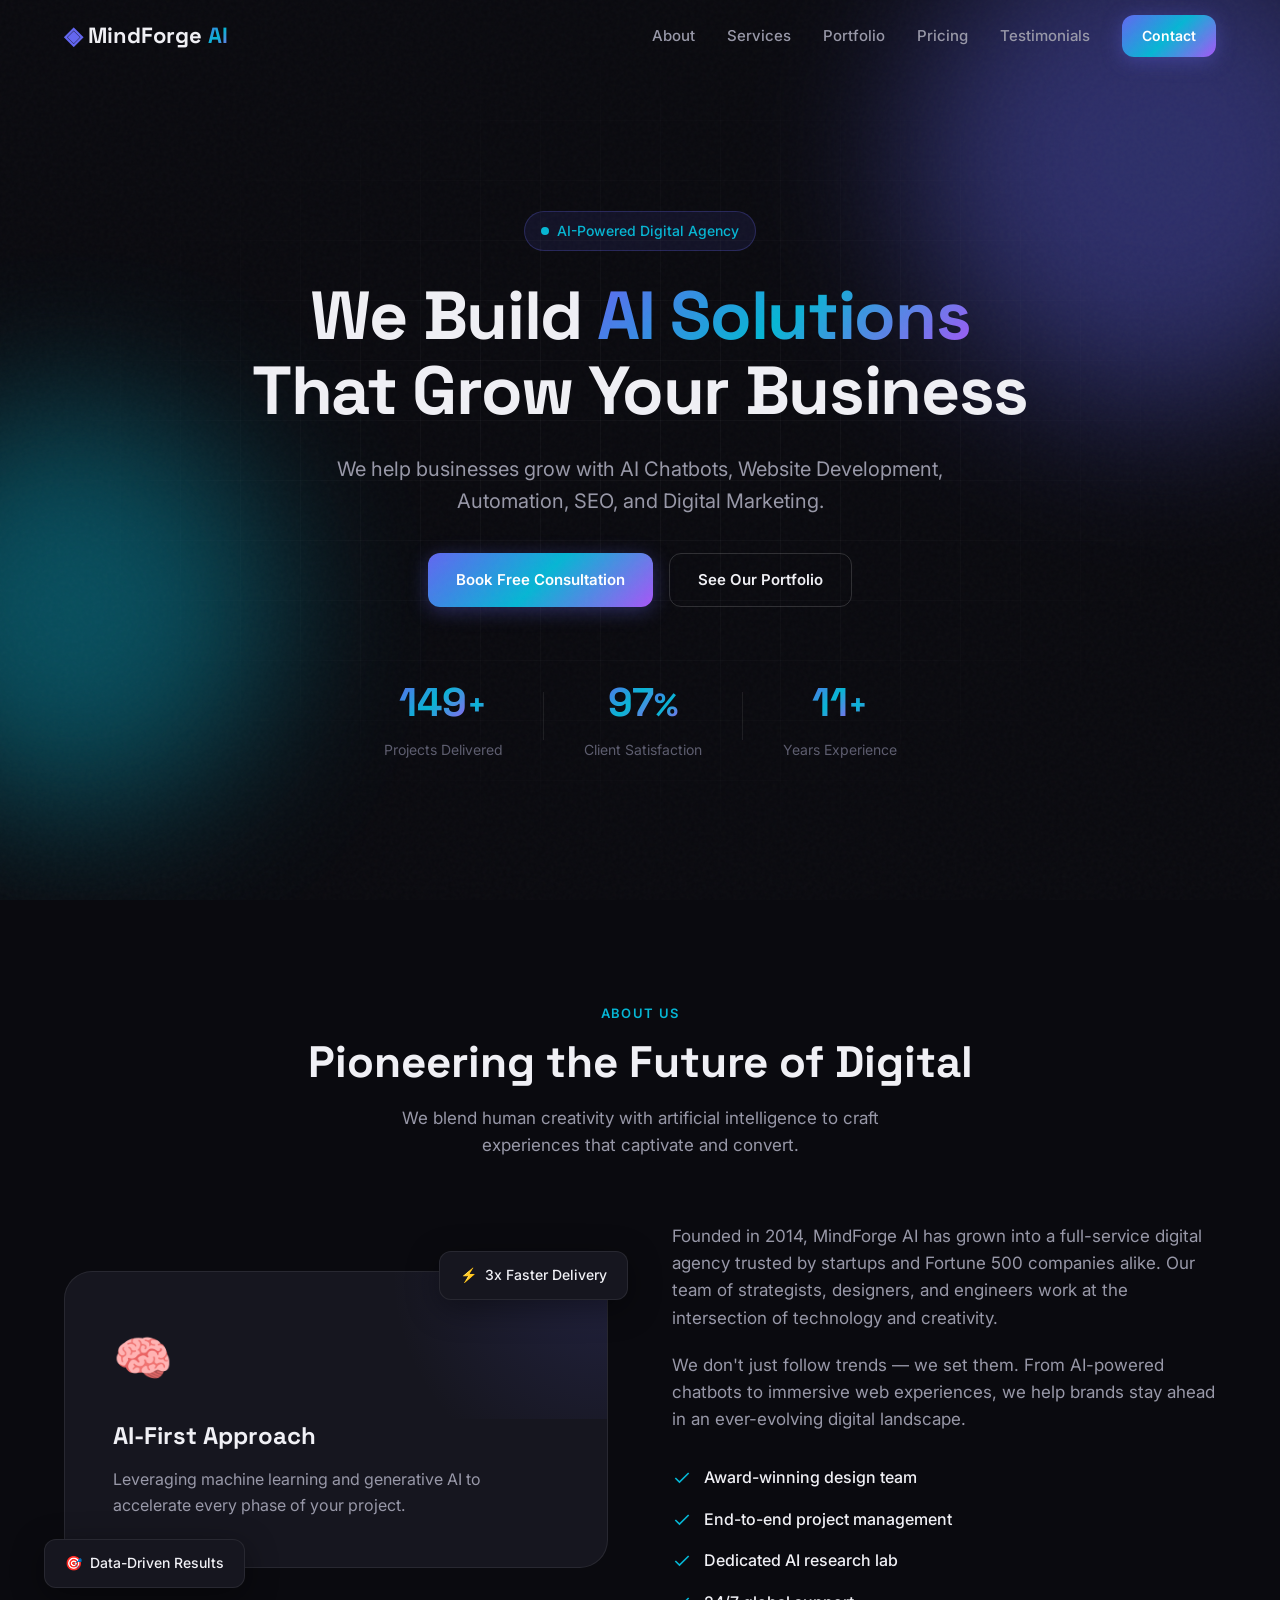
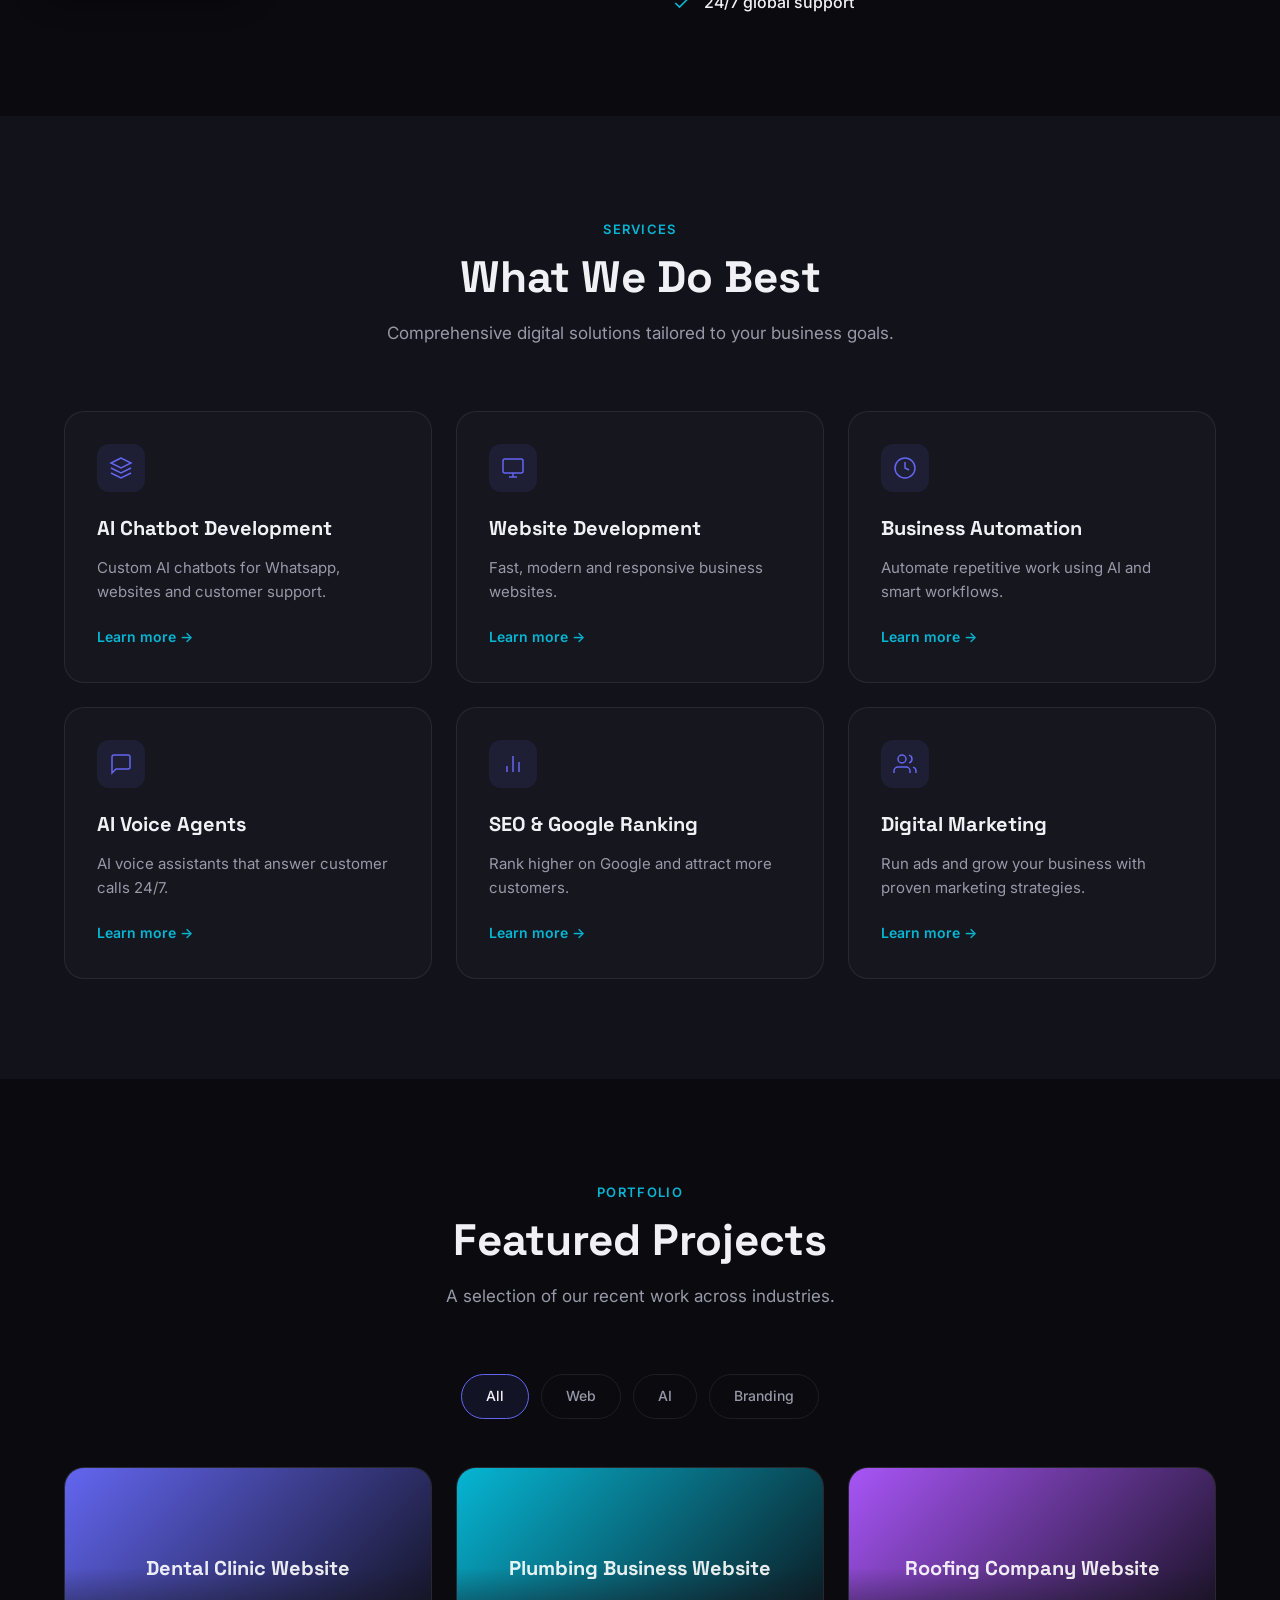
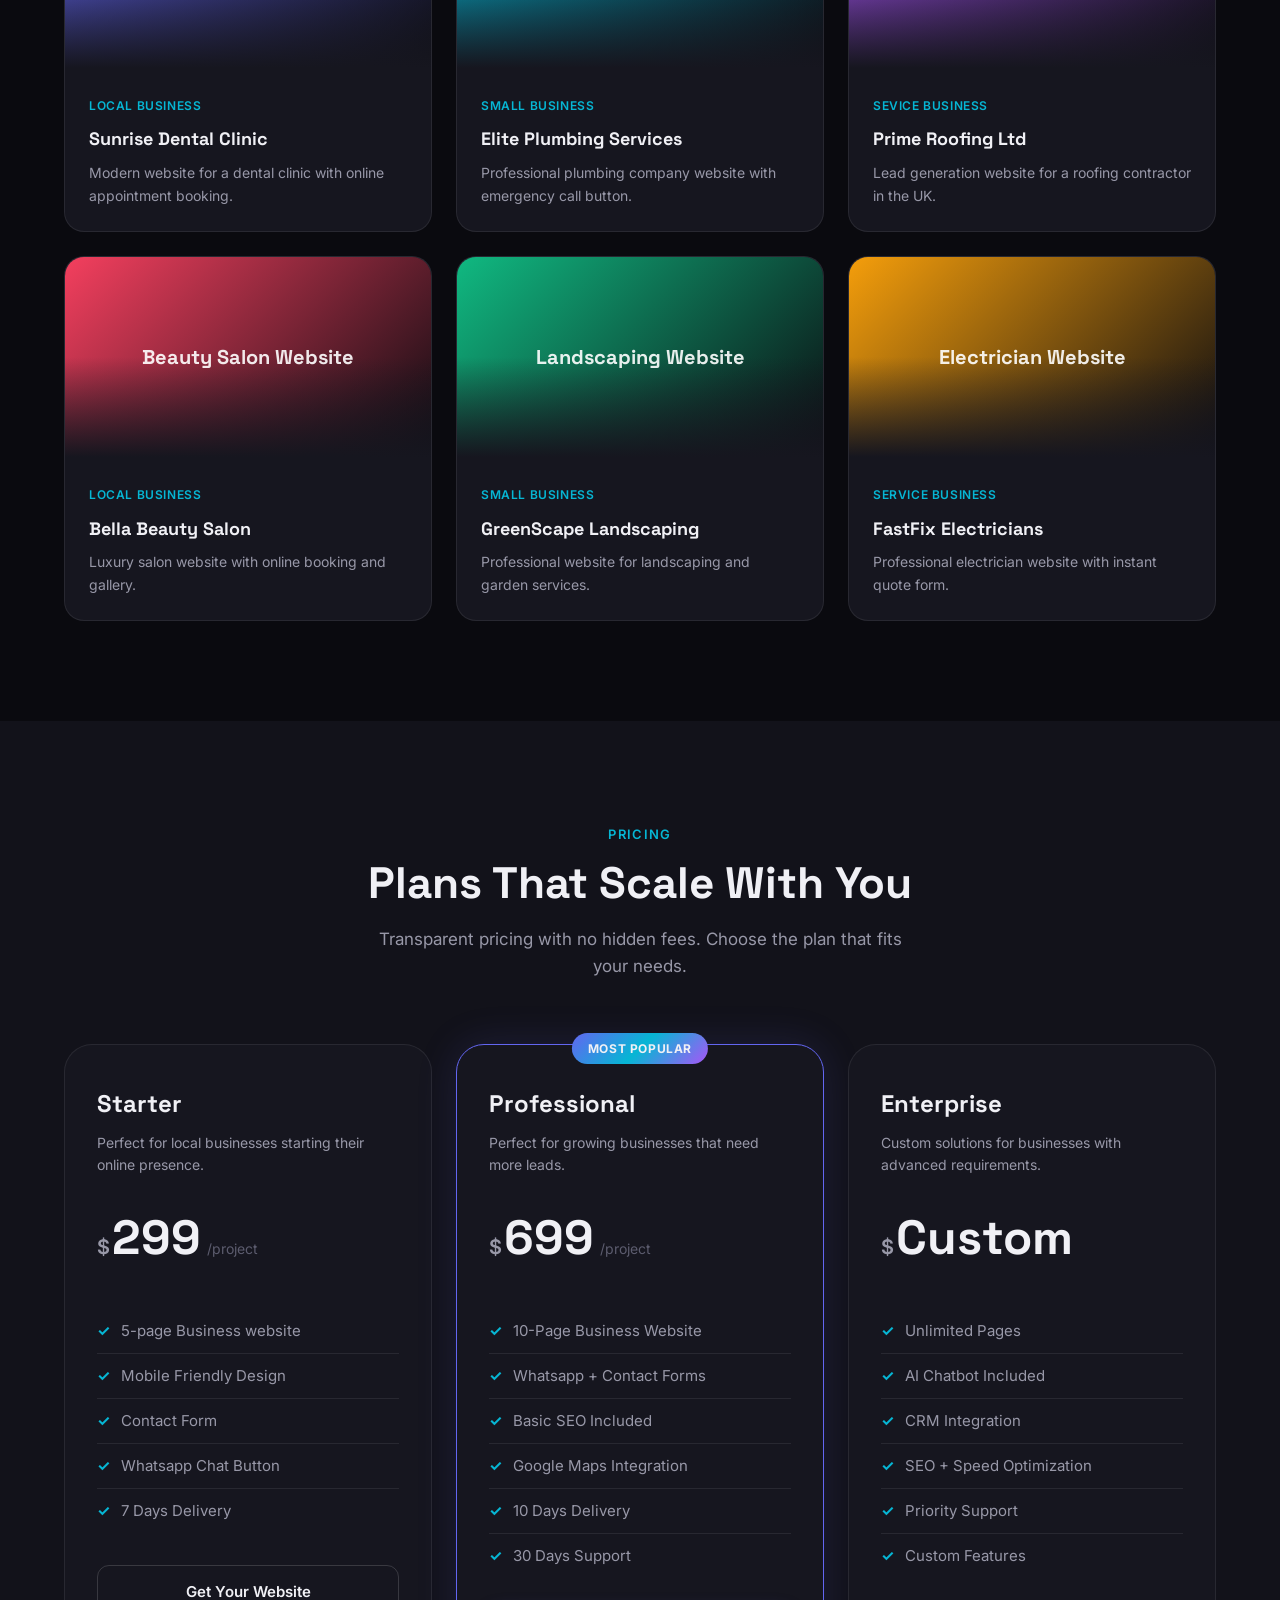
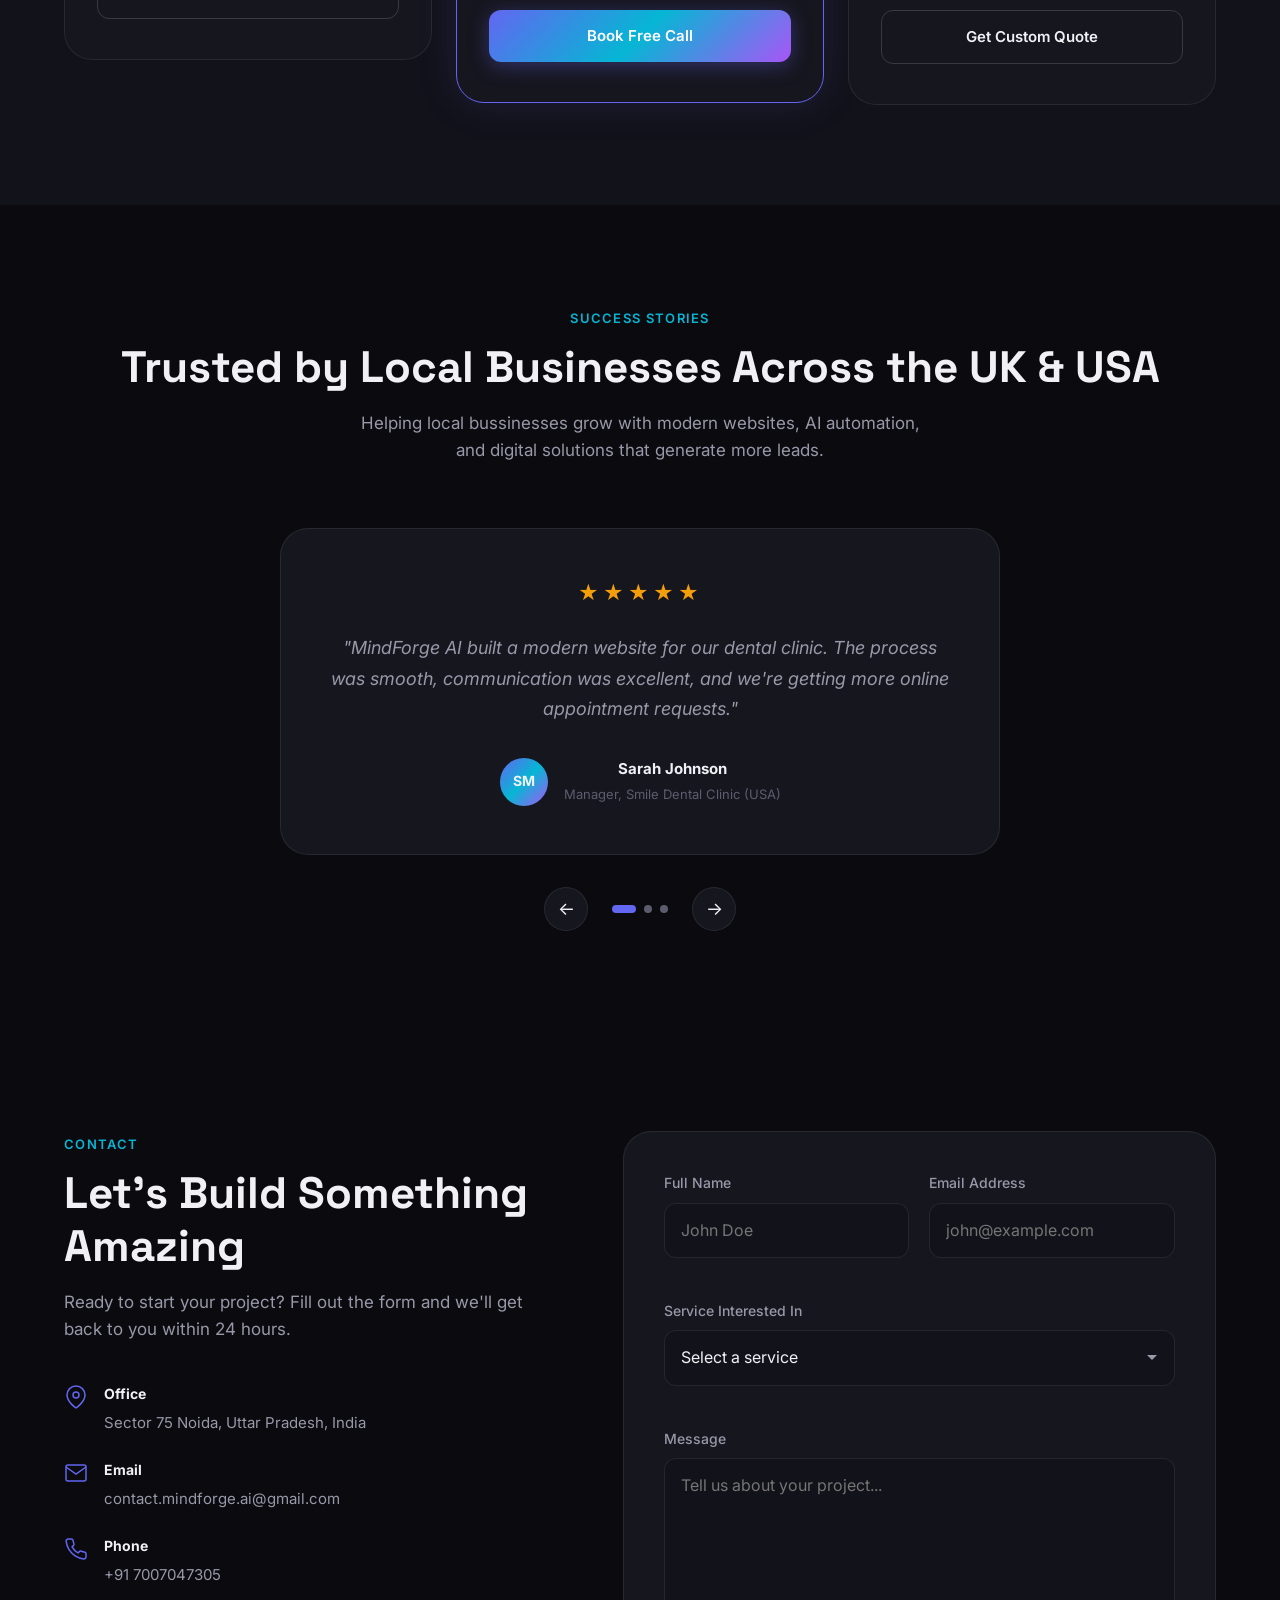
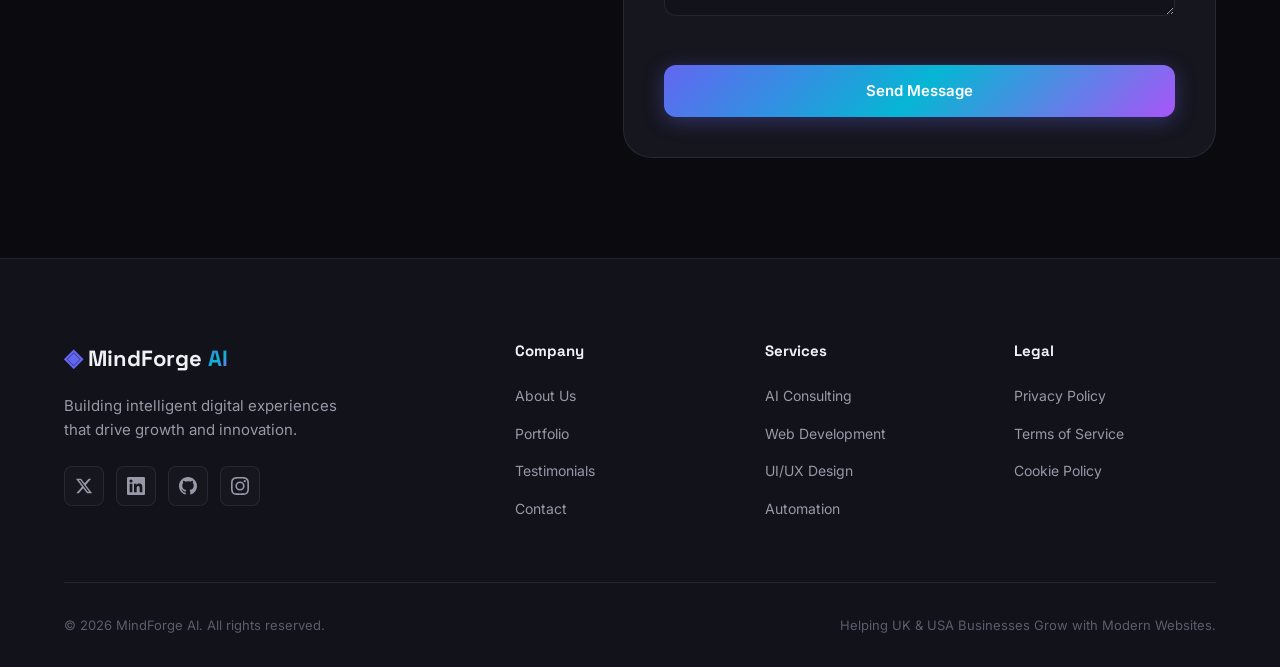
==== commit b8b7148c: "Added privacy policy" ====
--- a/Websites/Digital-Agency/index.html
+++ b/Websites/Digital-Agency/index.html
@@ -425,7 +425,7 @@
                 <svg viewBox="0 0 24 24" fill="none" stroke="currentColor" stroke-width="1.5"><path d="M4 4h16c1.1 0 2 .9 2 2v12c0 1.1-.9 2-2 2H4c-1.1 0-2-.9-2-2V6c0-1.1.9-2 2-2z"/><path d="M22 6l-10 7L2 6"/></svg>
                 <div>
                   <strong>Email</strong>
-                  <span>hello@mindforgeai.com</span>
+                  <span>contact.mindforge.ai@gmail.com</span>
                 </div>
               </li>
               <li>
